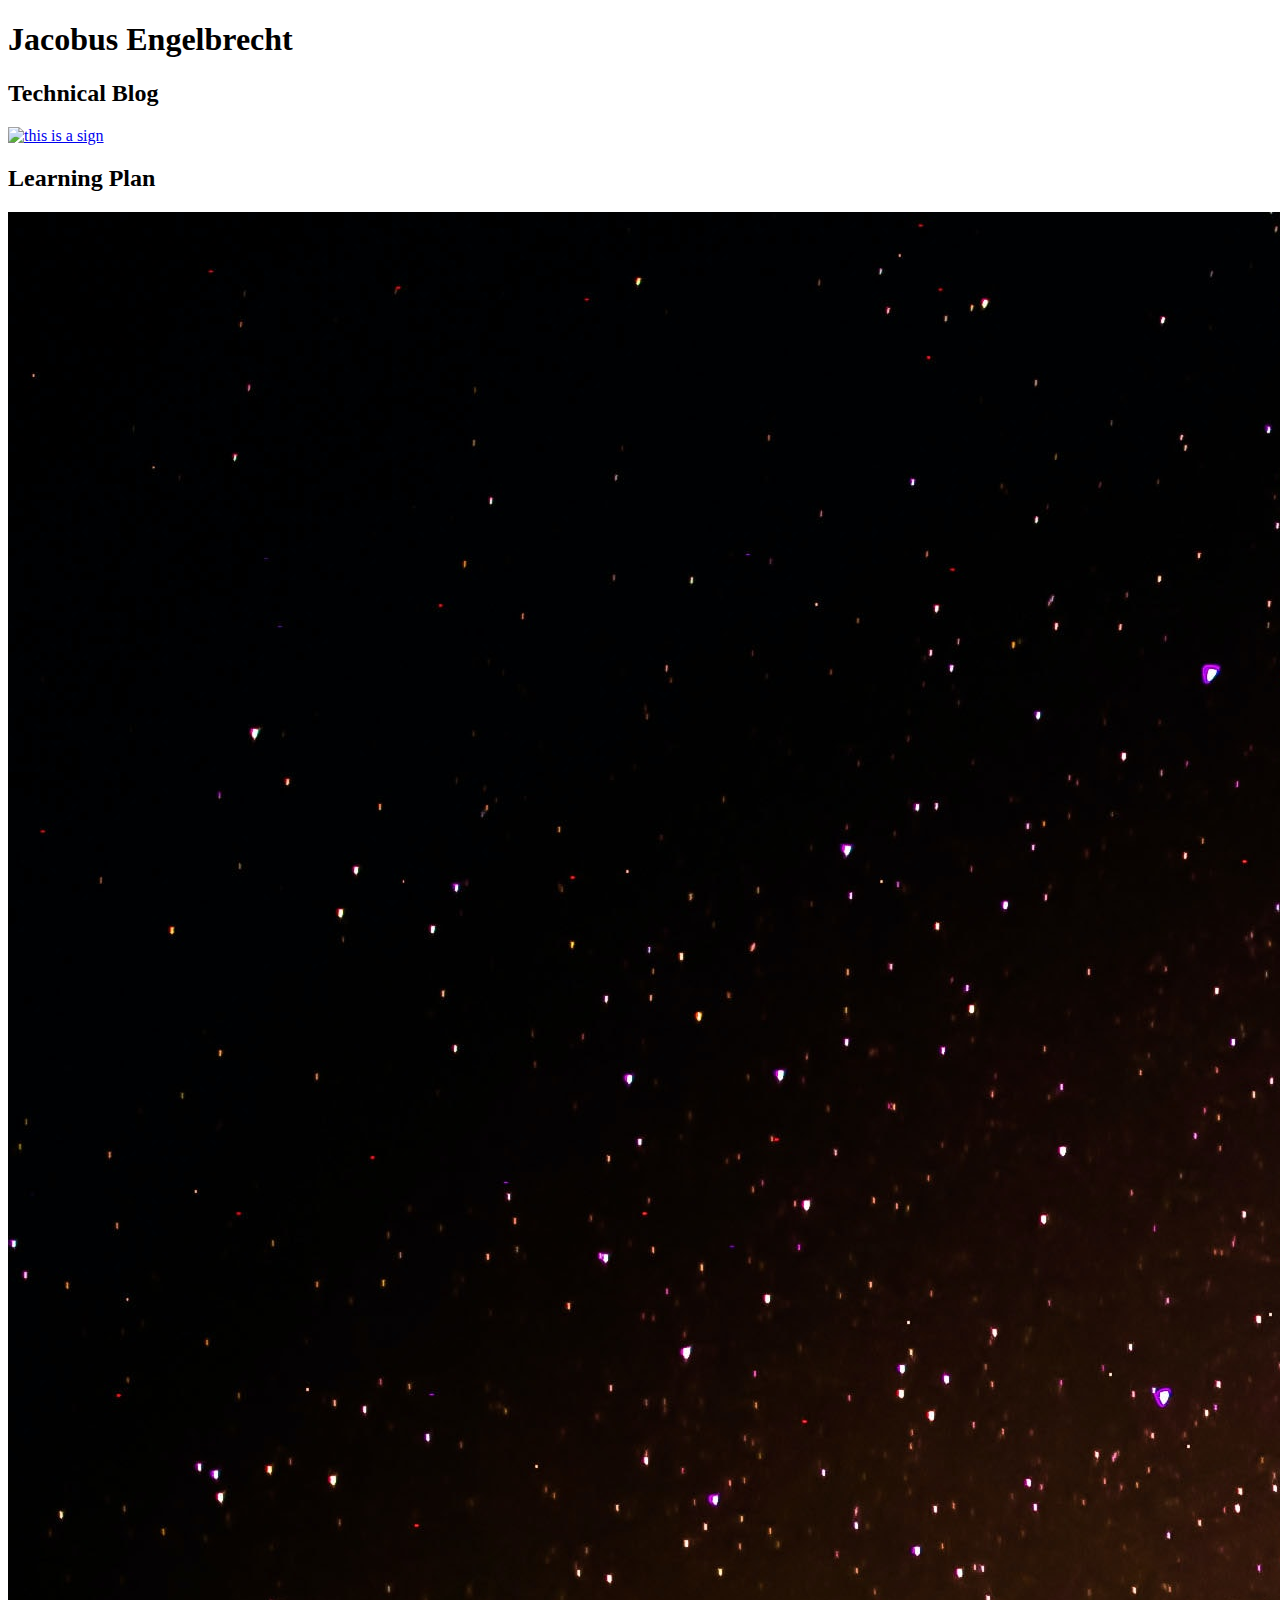
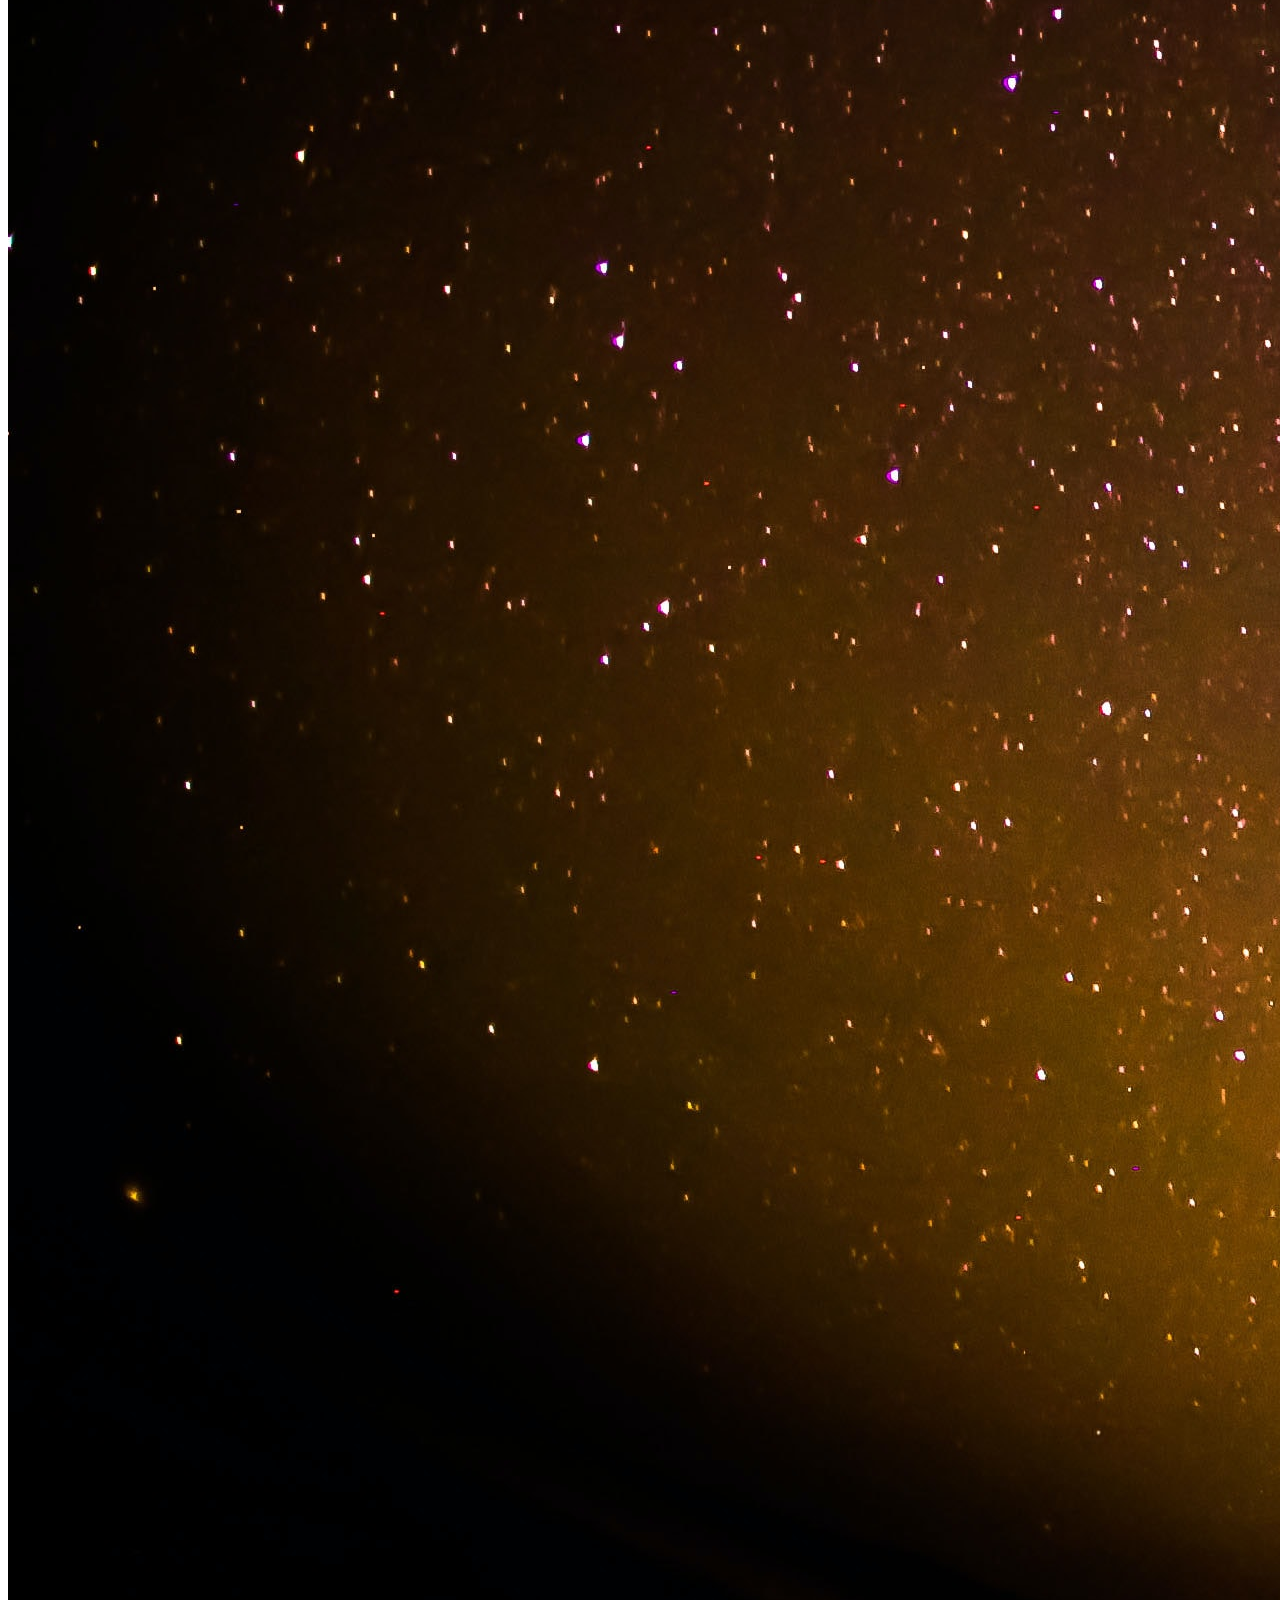
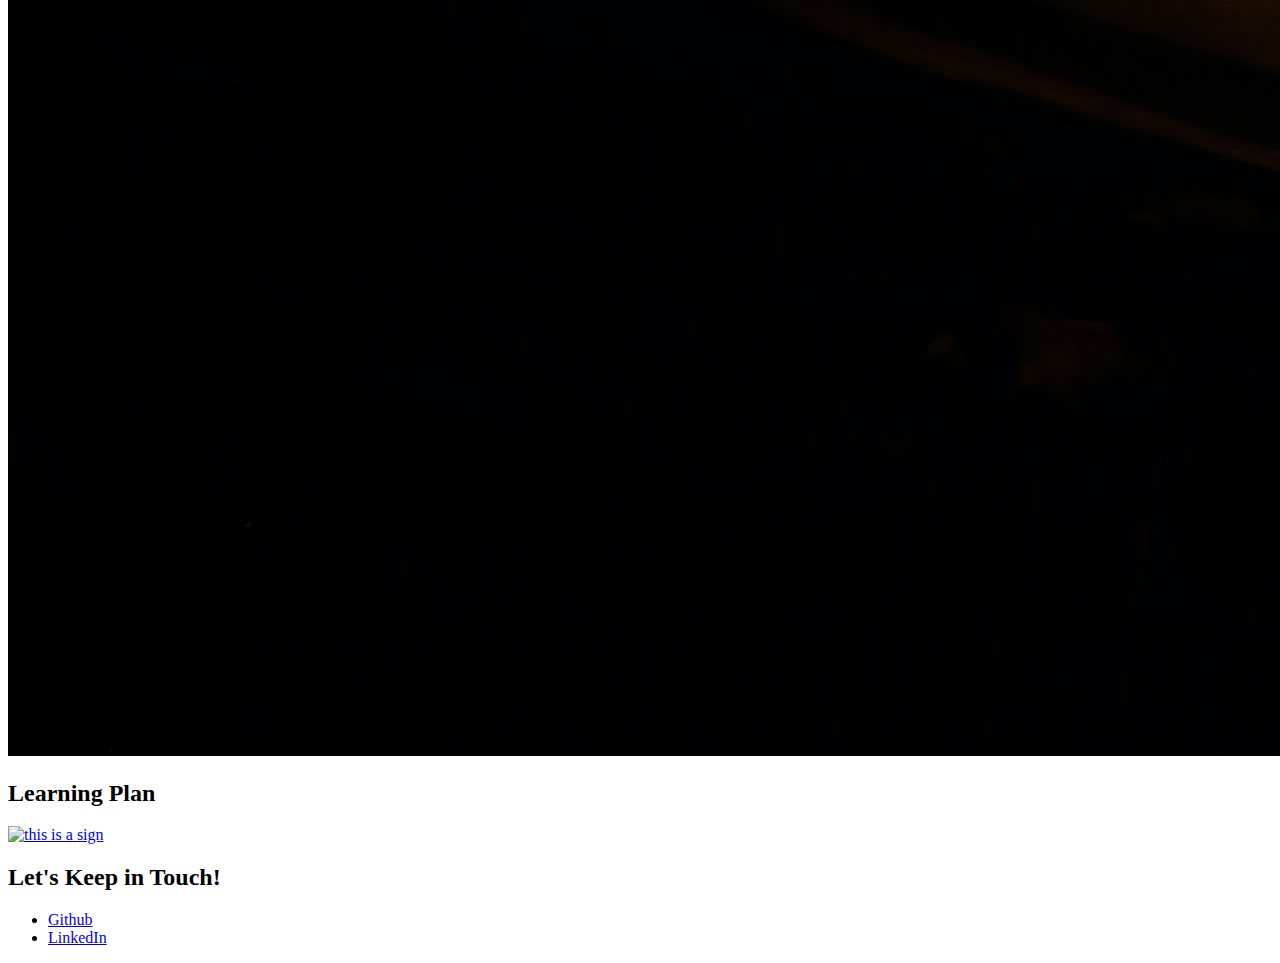
==== index.html @ a589ffc3 "First published website" ====
<!DOCTYPE html>
<html lang="en">
  <head>
    <meta charset="UTF-8">
    <meta name="viewport" content="width=device-width, initial-scale=1.0">
    <title>Jacobus Engelbrecht</title>
    <!-------DANCING SCRIPT FONT--------->
  
    <link rel="preconnect" href="https://fonts.googleapis.com">
    <link rel="preconnect" href="https://fonts.gstatic.com" crossorigin>
    <link href="https://fonts.googleapis.com/css2?family=Montserrat:wght@200&display=swap" rel="stylesheet">
    
    <link rel="stylesheet" href="../styles/main.css">
  </head>
  <body>
    
    <main>
      
      <!----------ABOUT---------->
      
      <header>
        <h1>Jacobus Engelbrecht</h1>
        
      </header>

      
      <!-----page wrapper starts----->
      <div class="page_wrapper">

        <!-----START OF PROJECT BLOCK----->
        <section class="blog">
          <h2>Technical Blog</h2>
          
          <a href="first_blog_page.html"><img src="../images-folder/asign.jpg" alt="this is a sign">
        </a> 
        </section>

        <section class="learning_plan">
          <h2>Learning Plan</h2>
         
          <a href="learning_plan.html"><img src="../images-folder/learning_plan.jpg" alt="this is a sign">
        </a>

        <section class="learning_plan">
          <h2>Learning Plan</h2>
         
          <a href="identity_values.html"><img src="/pawel-czerwinski-H9Kp4LIGqqo-unsplash.jpg" alt="this is a sign">
        </a>
        </section>
        


      <!-------------END OF PROJECT BLOCK---------------->
      </section>
    </div>
 <!-- page wrapper ends-->

      <!-------------CONTACT INFO / SOCIAL MEDIA---------------->
      <footer>
        <h2>Let's Keep in Touch!</h2>

        <ul>
          <li><a href="https://github.com/Jacobsengel" target="_blank">Github</a></li>
          <li><a href="#" target="_blank">LinkedIn</a></li>
        </ul>

      </footer>
    </main>
  </body>
</html>
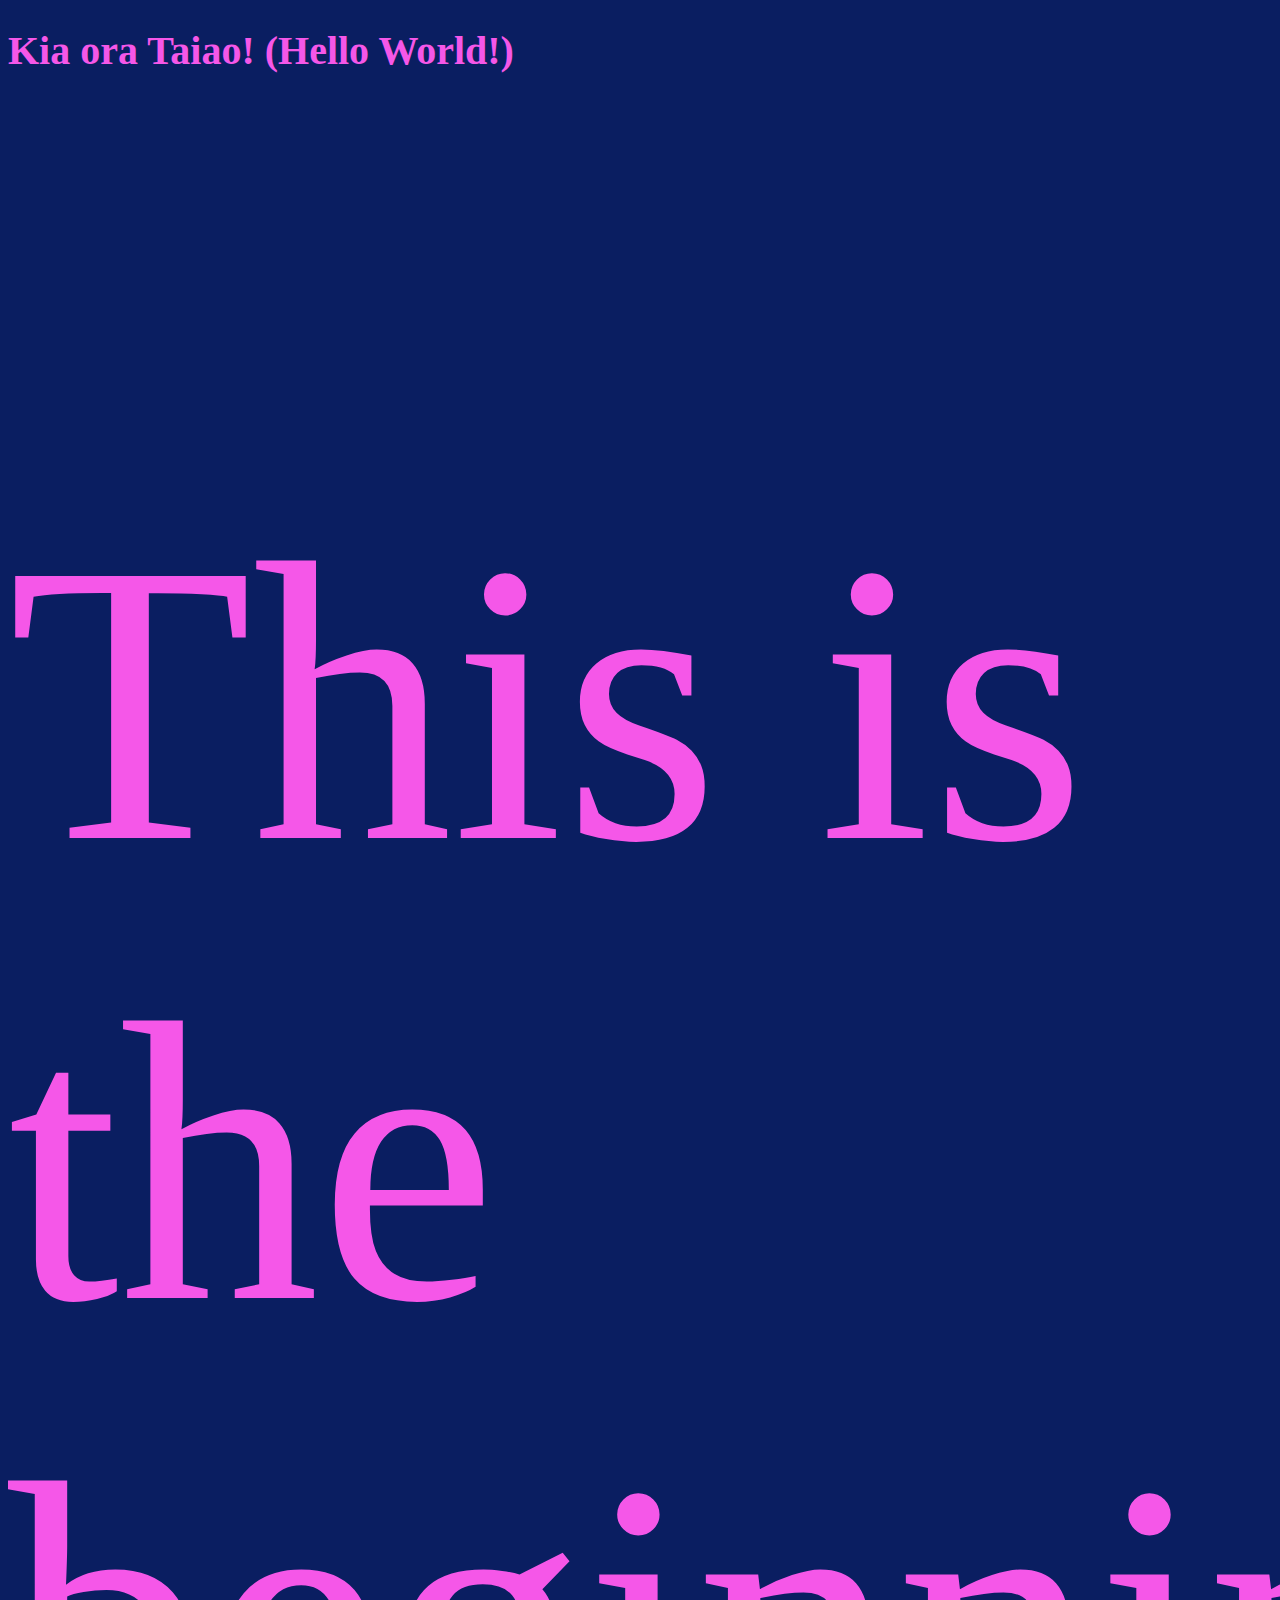
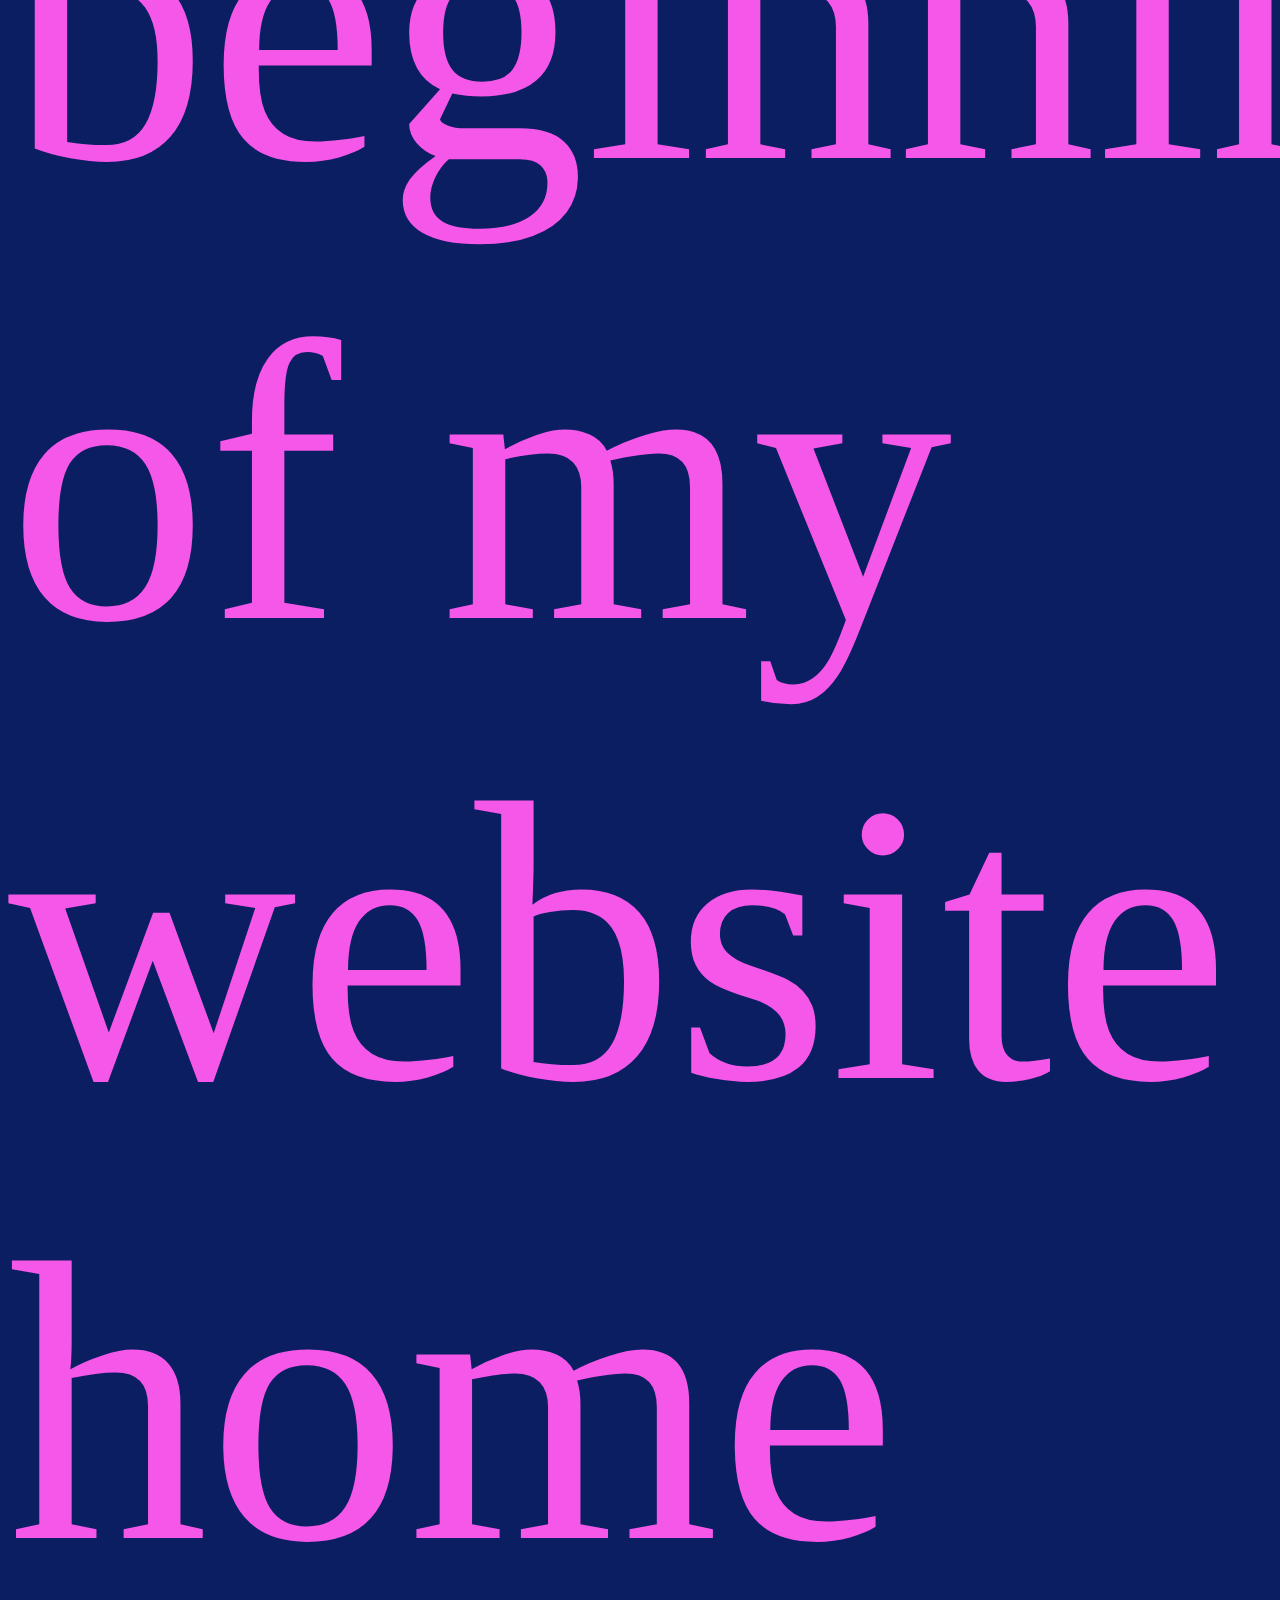
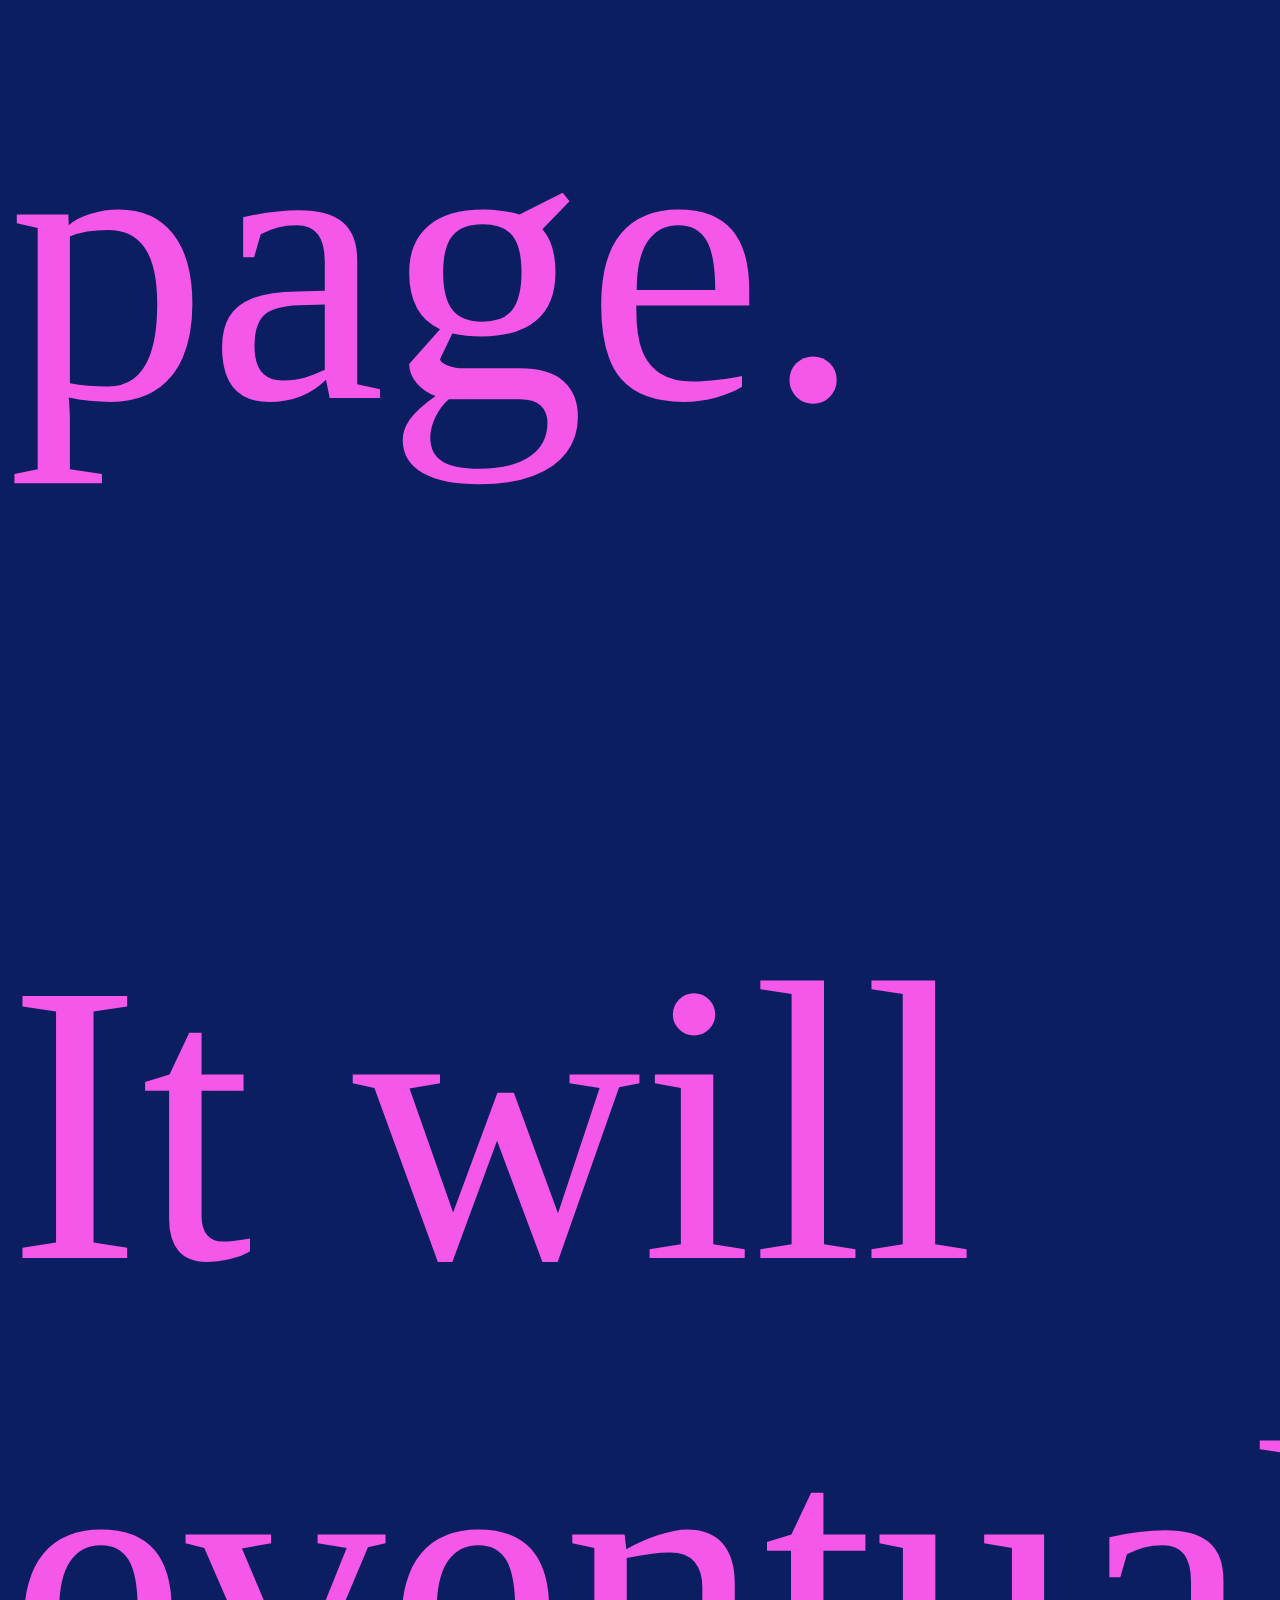
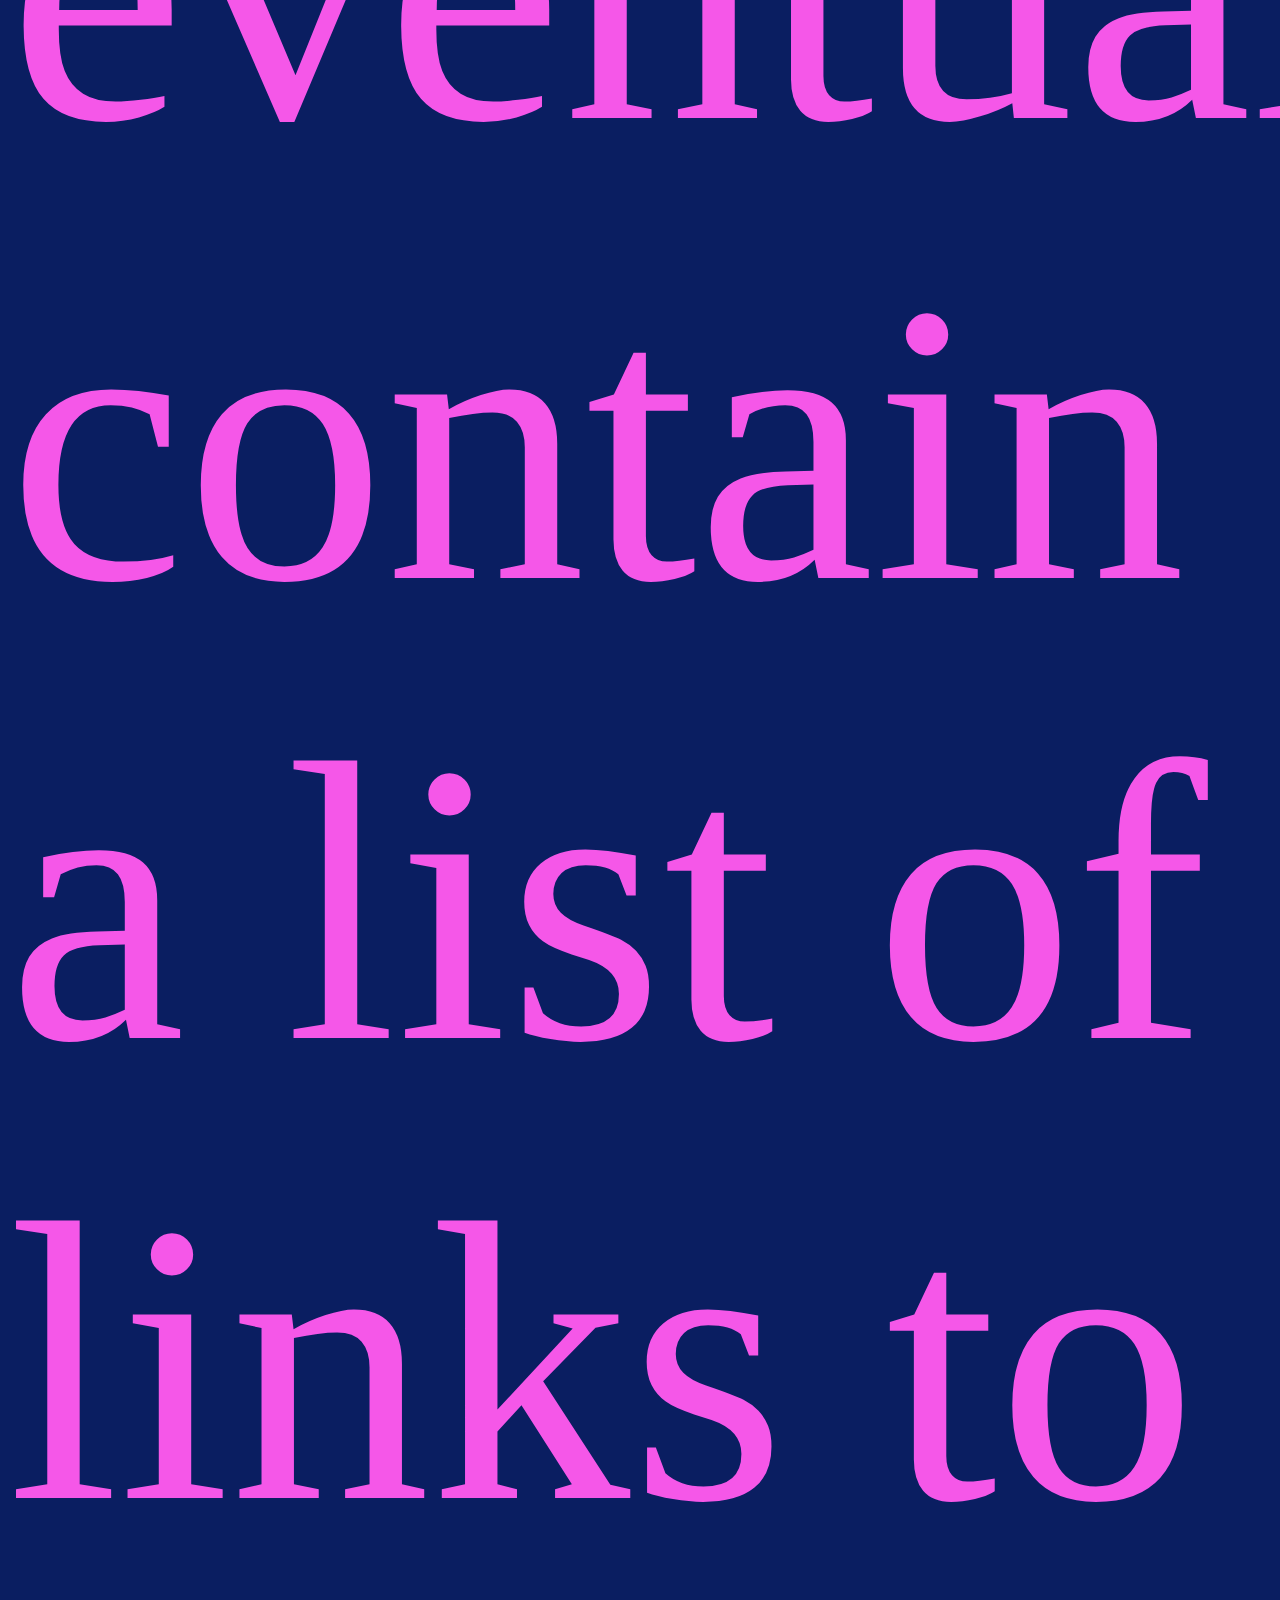
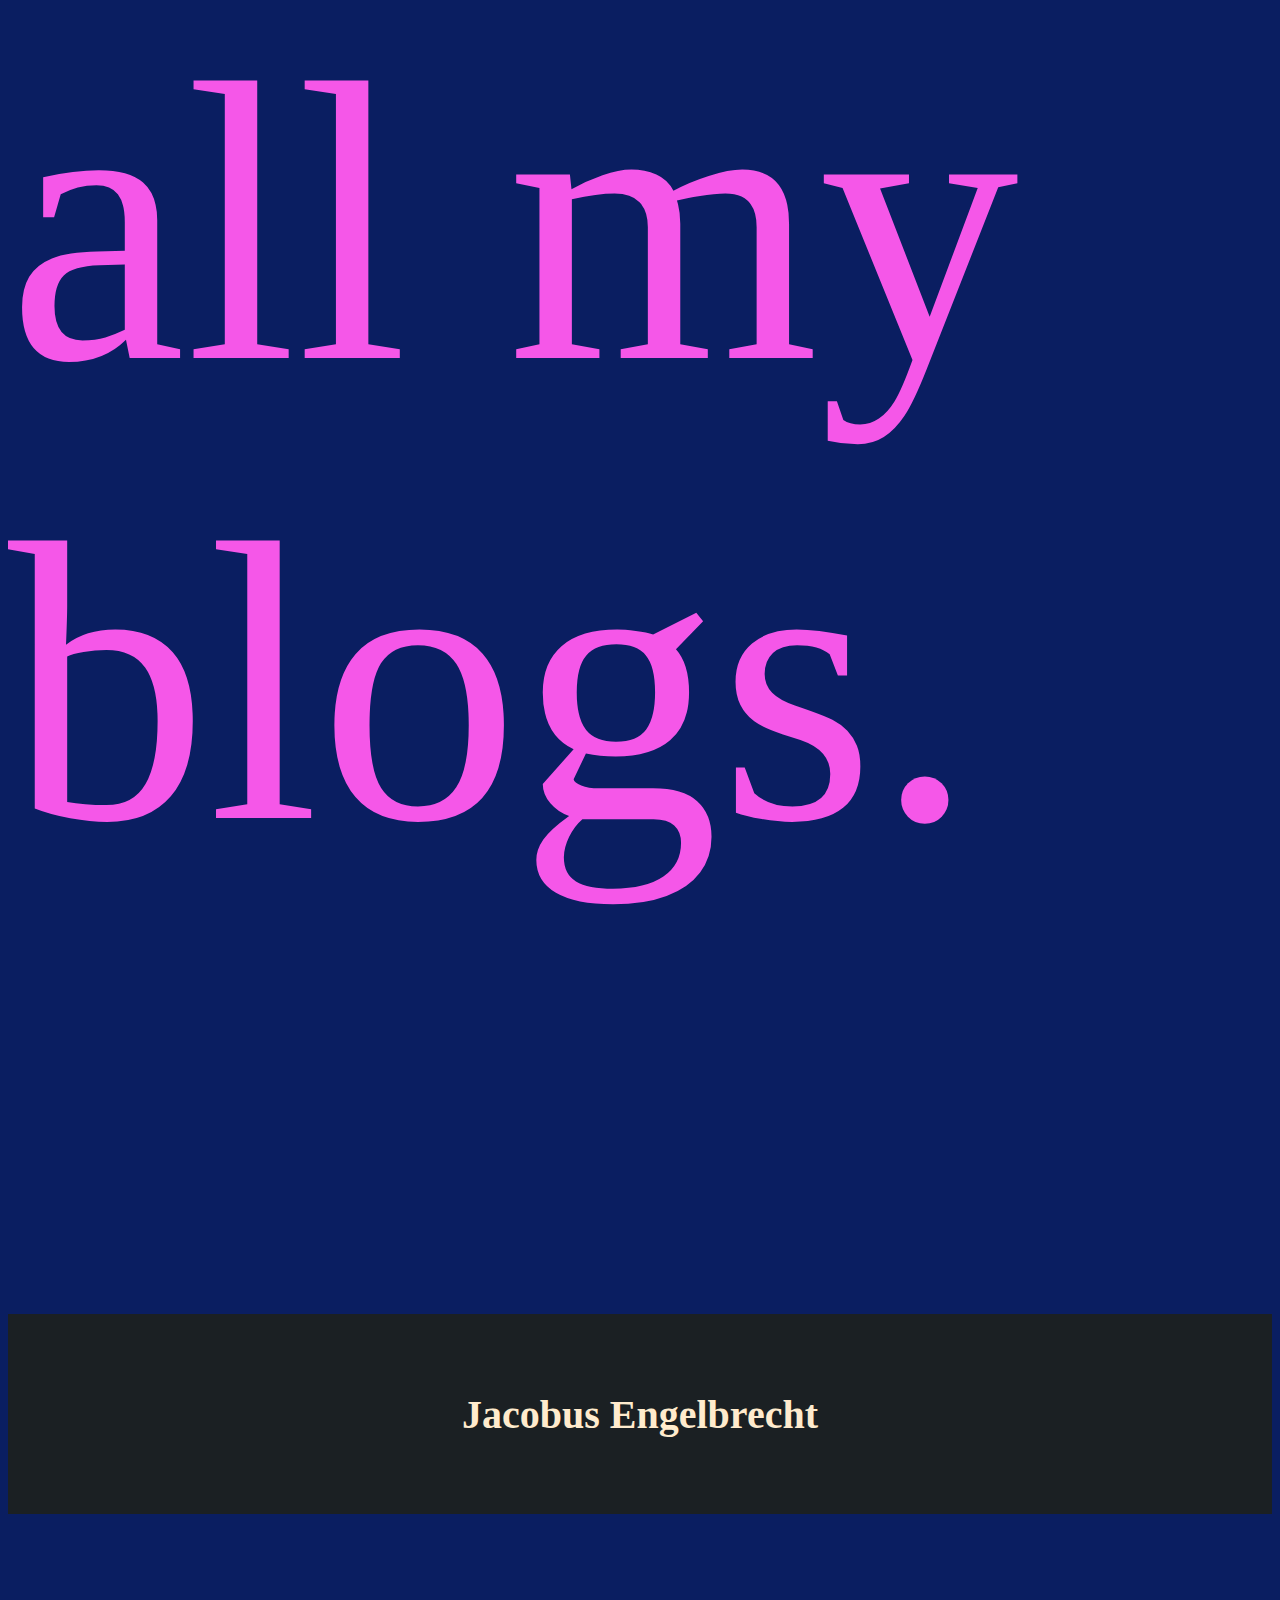
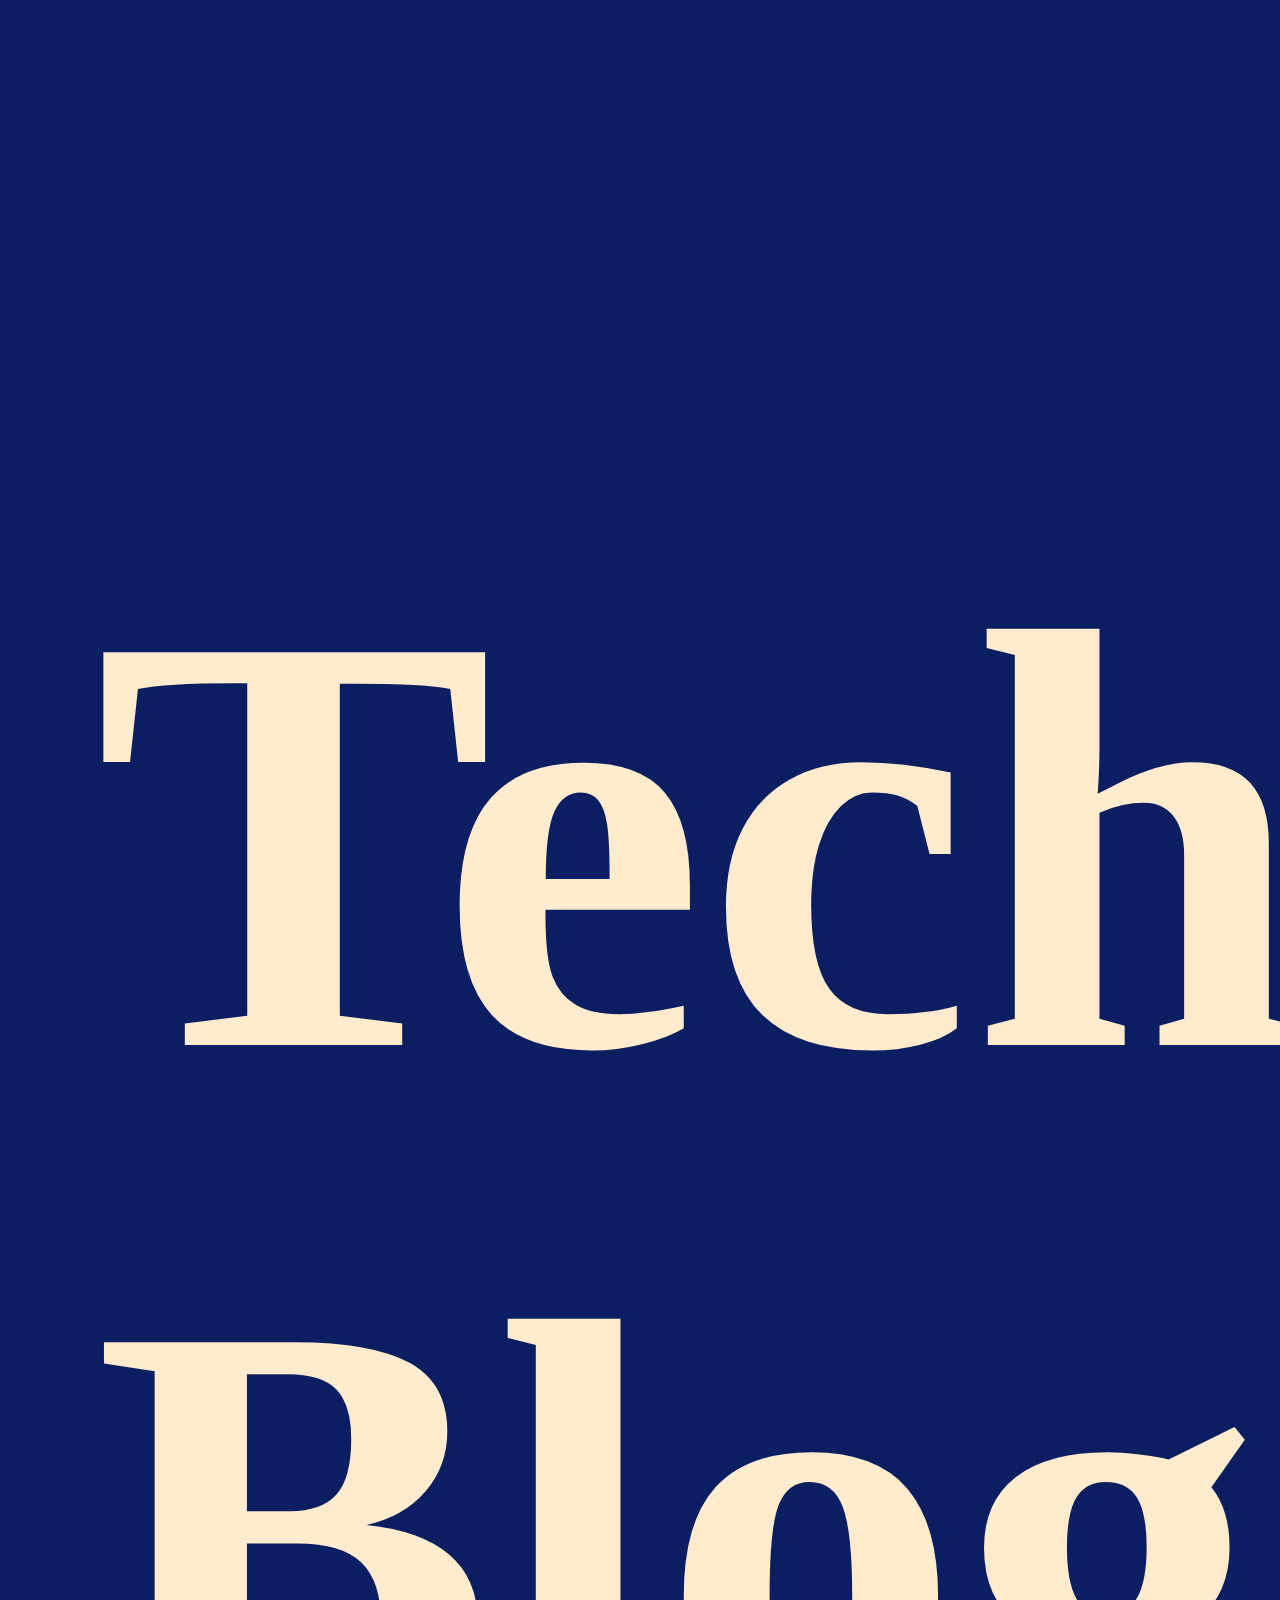
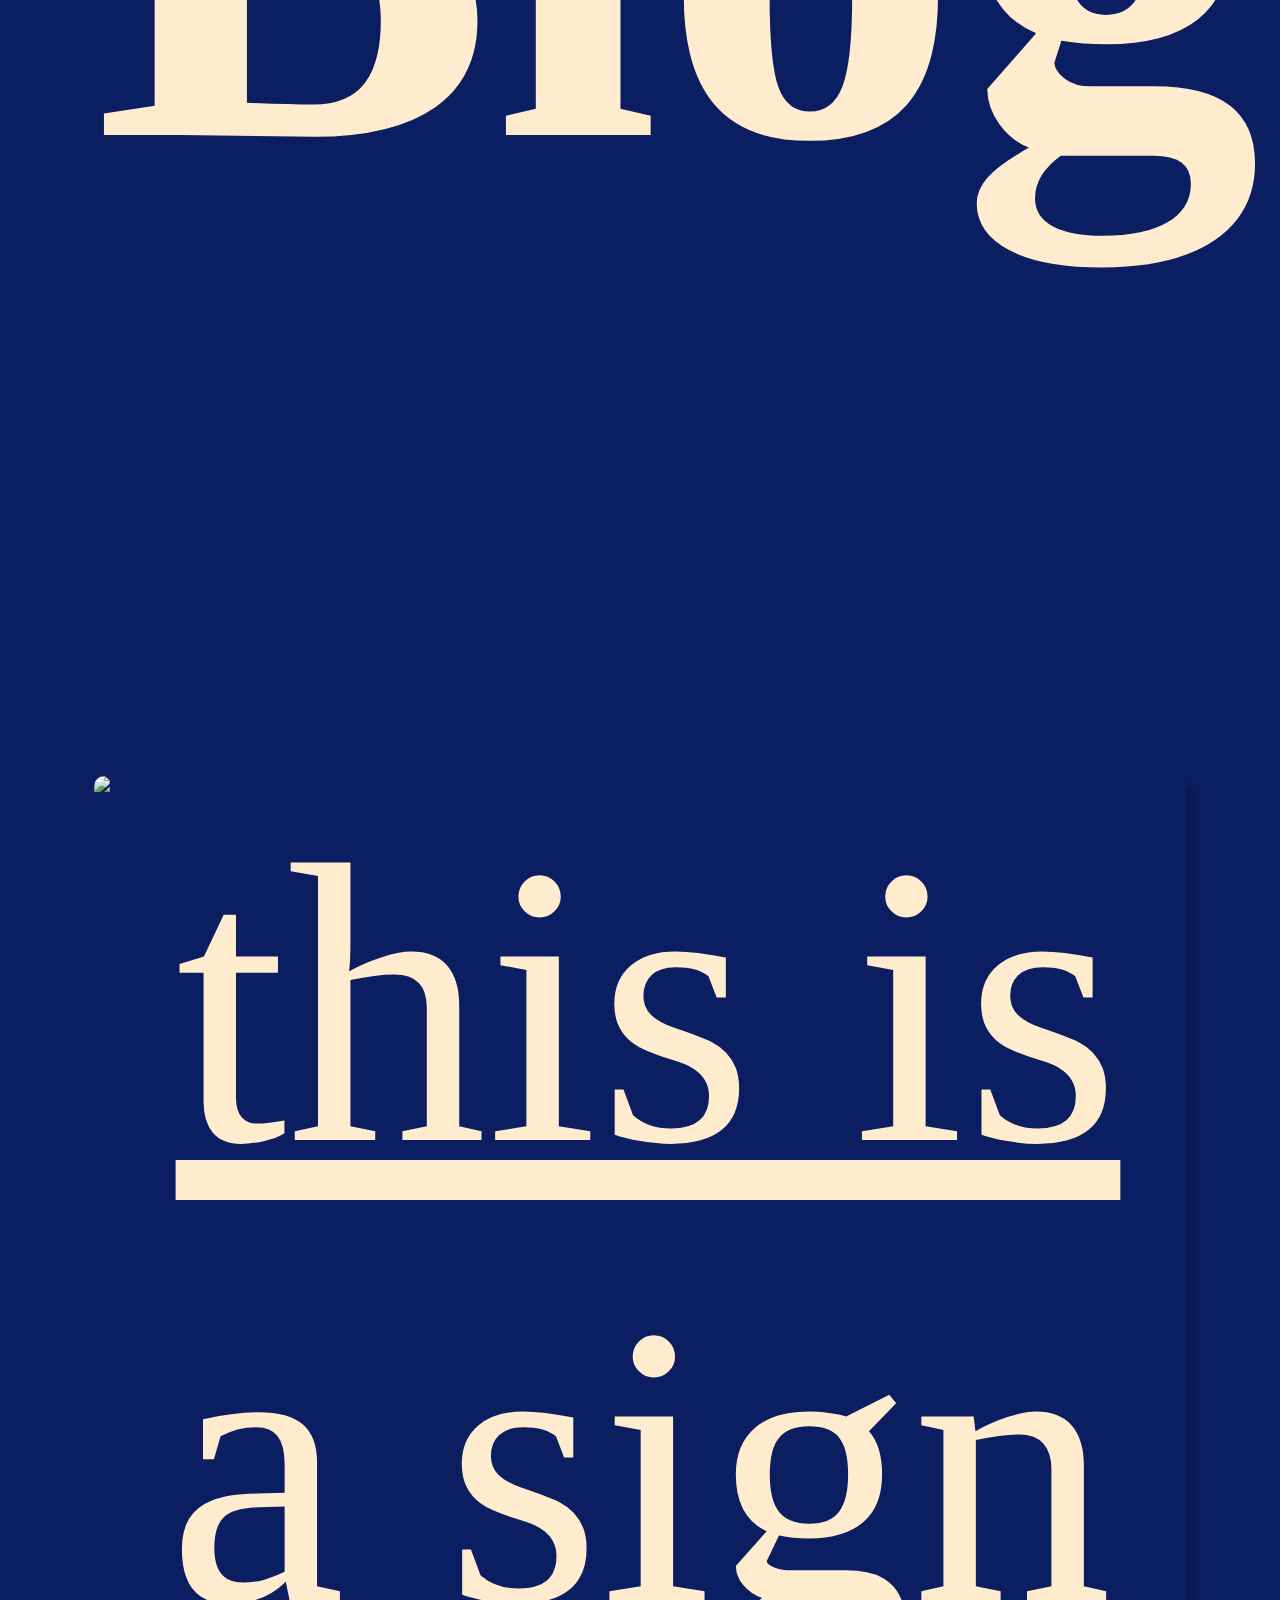
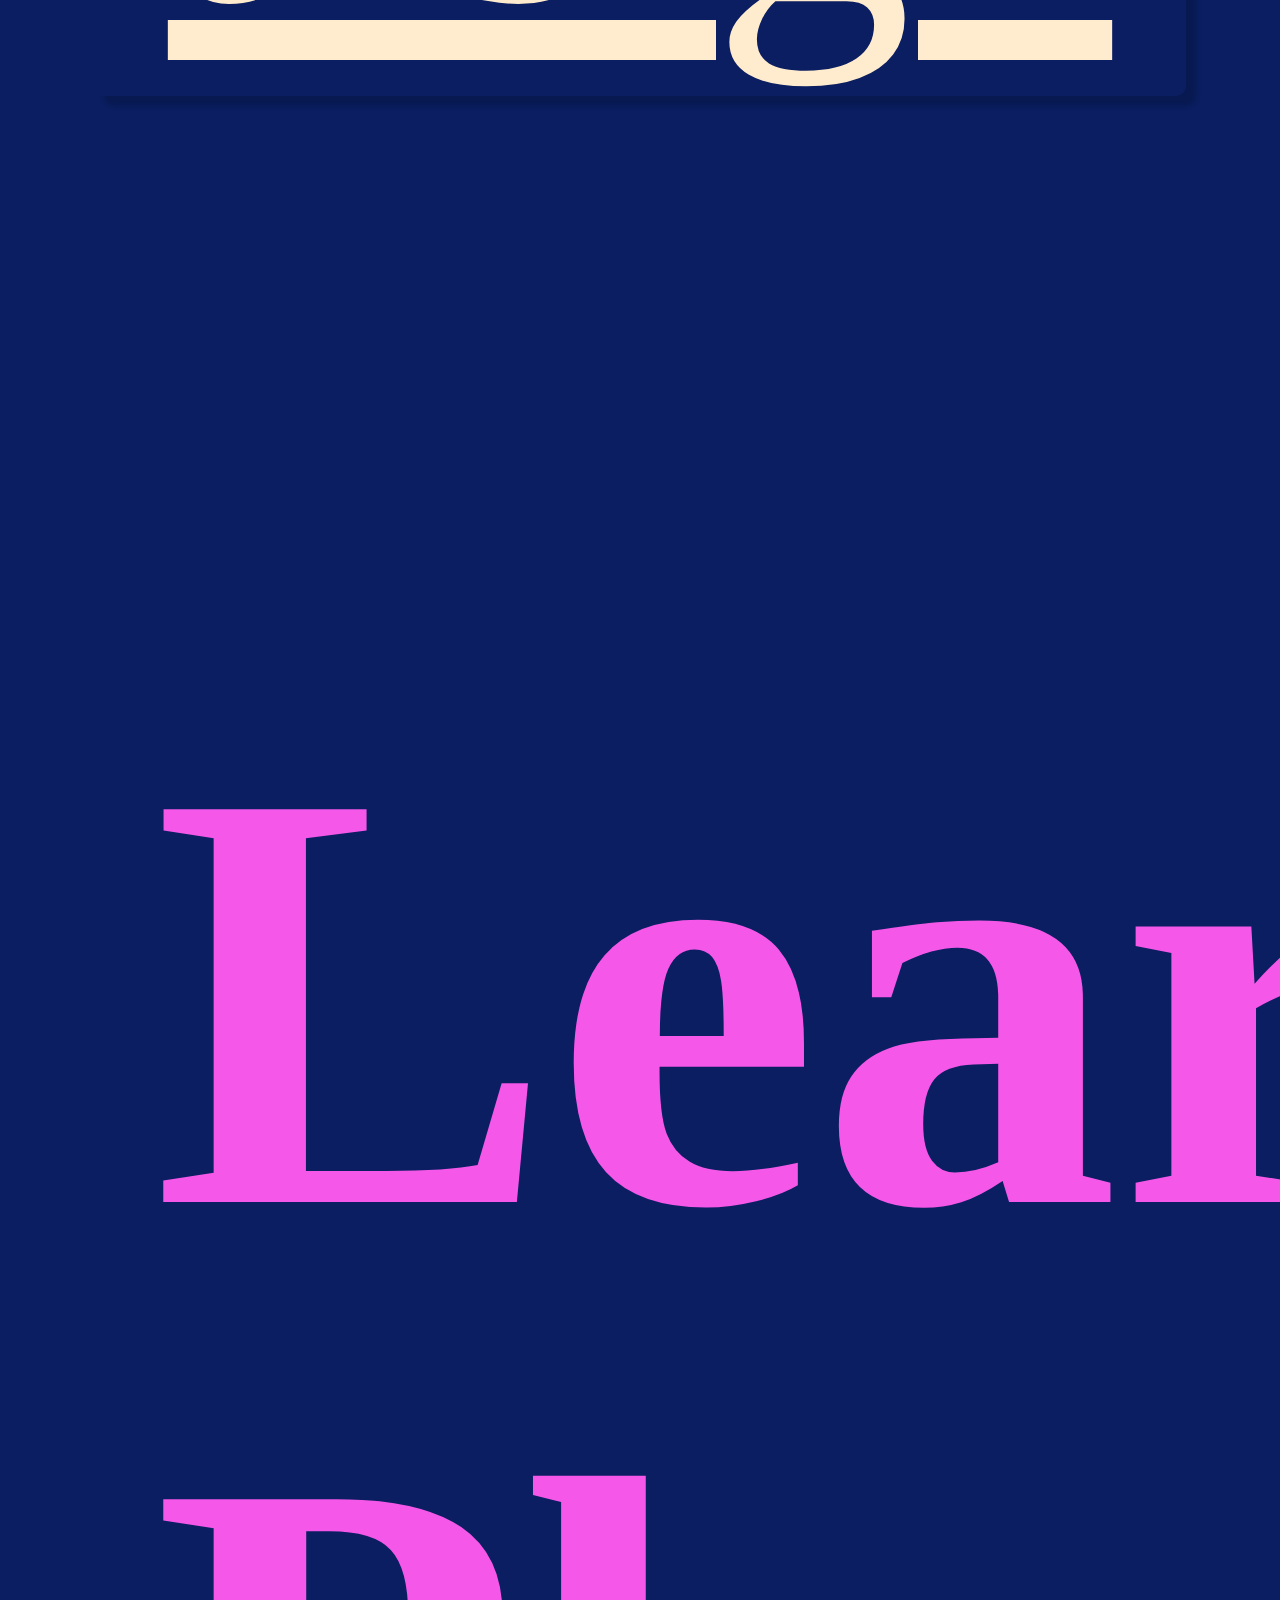
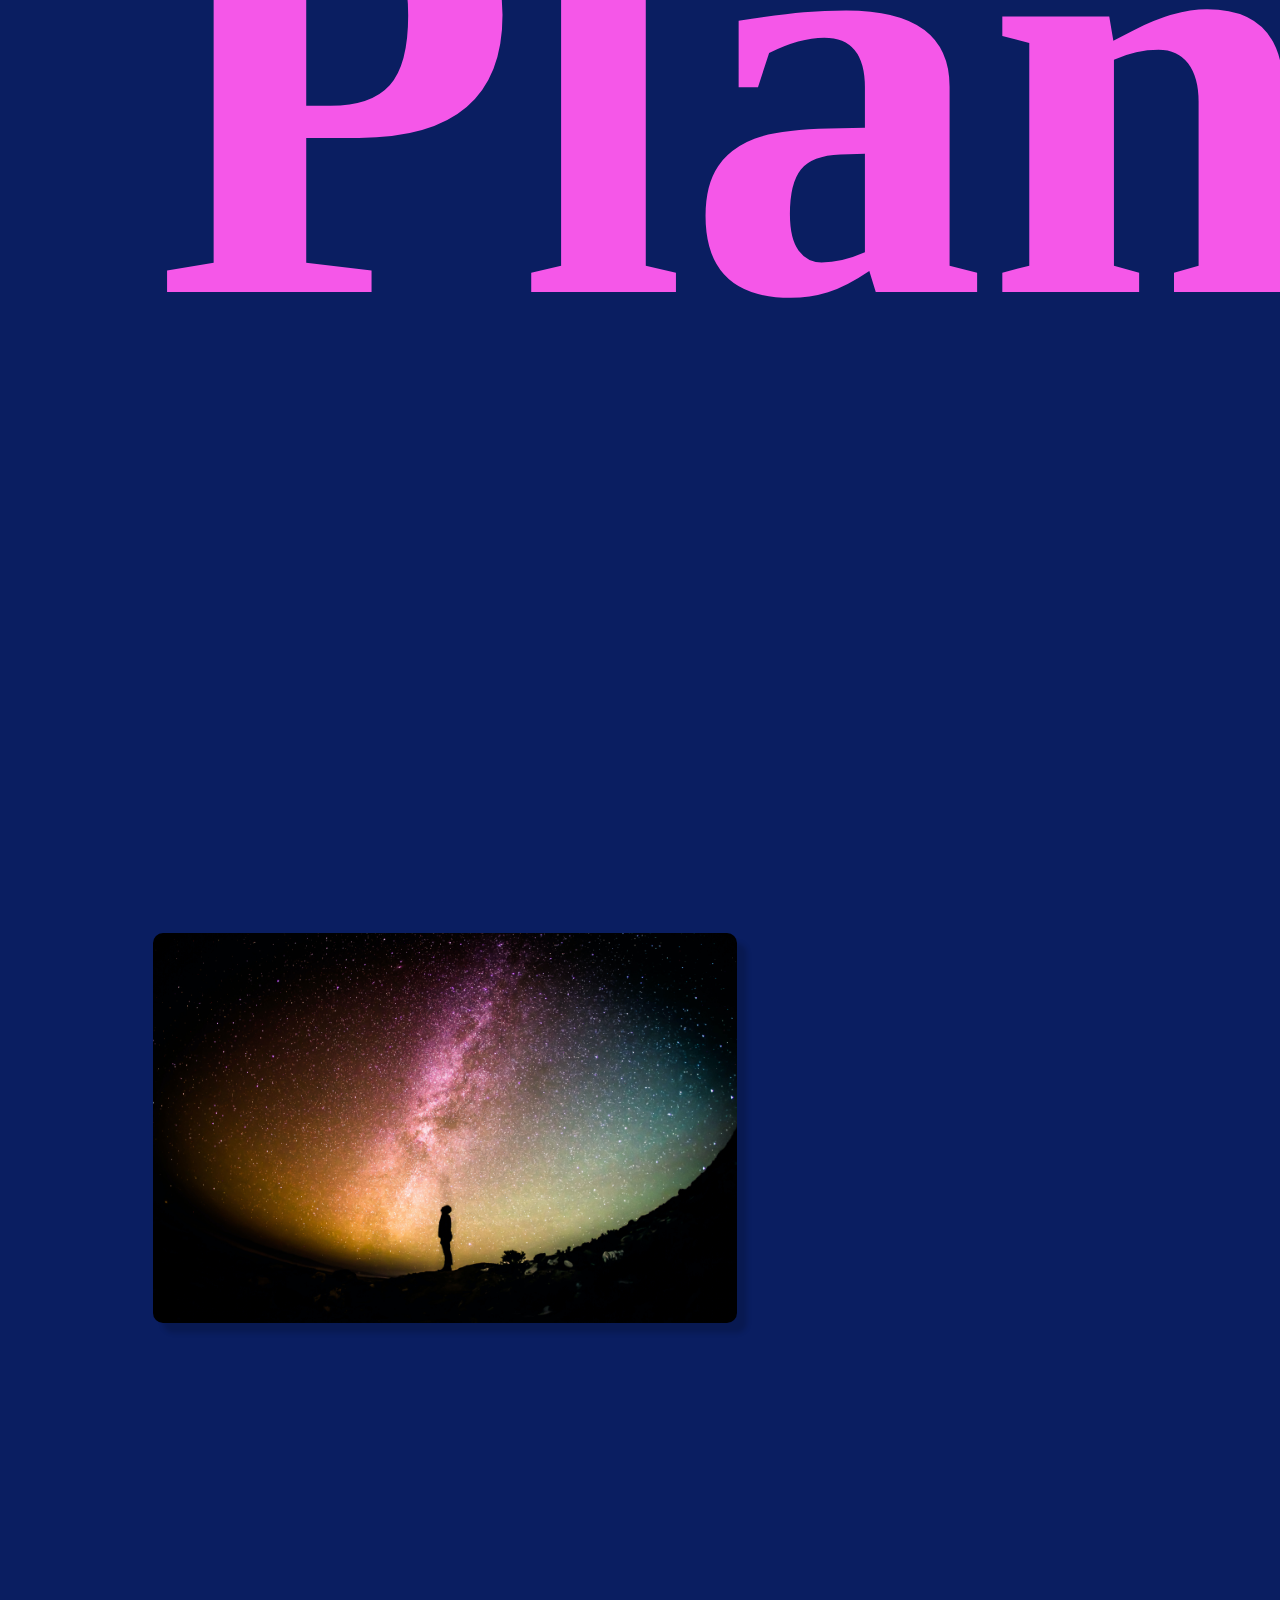
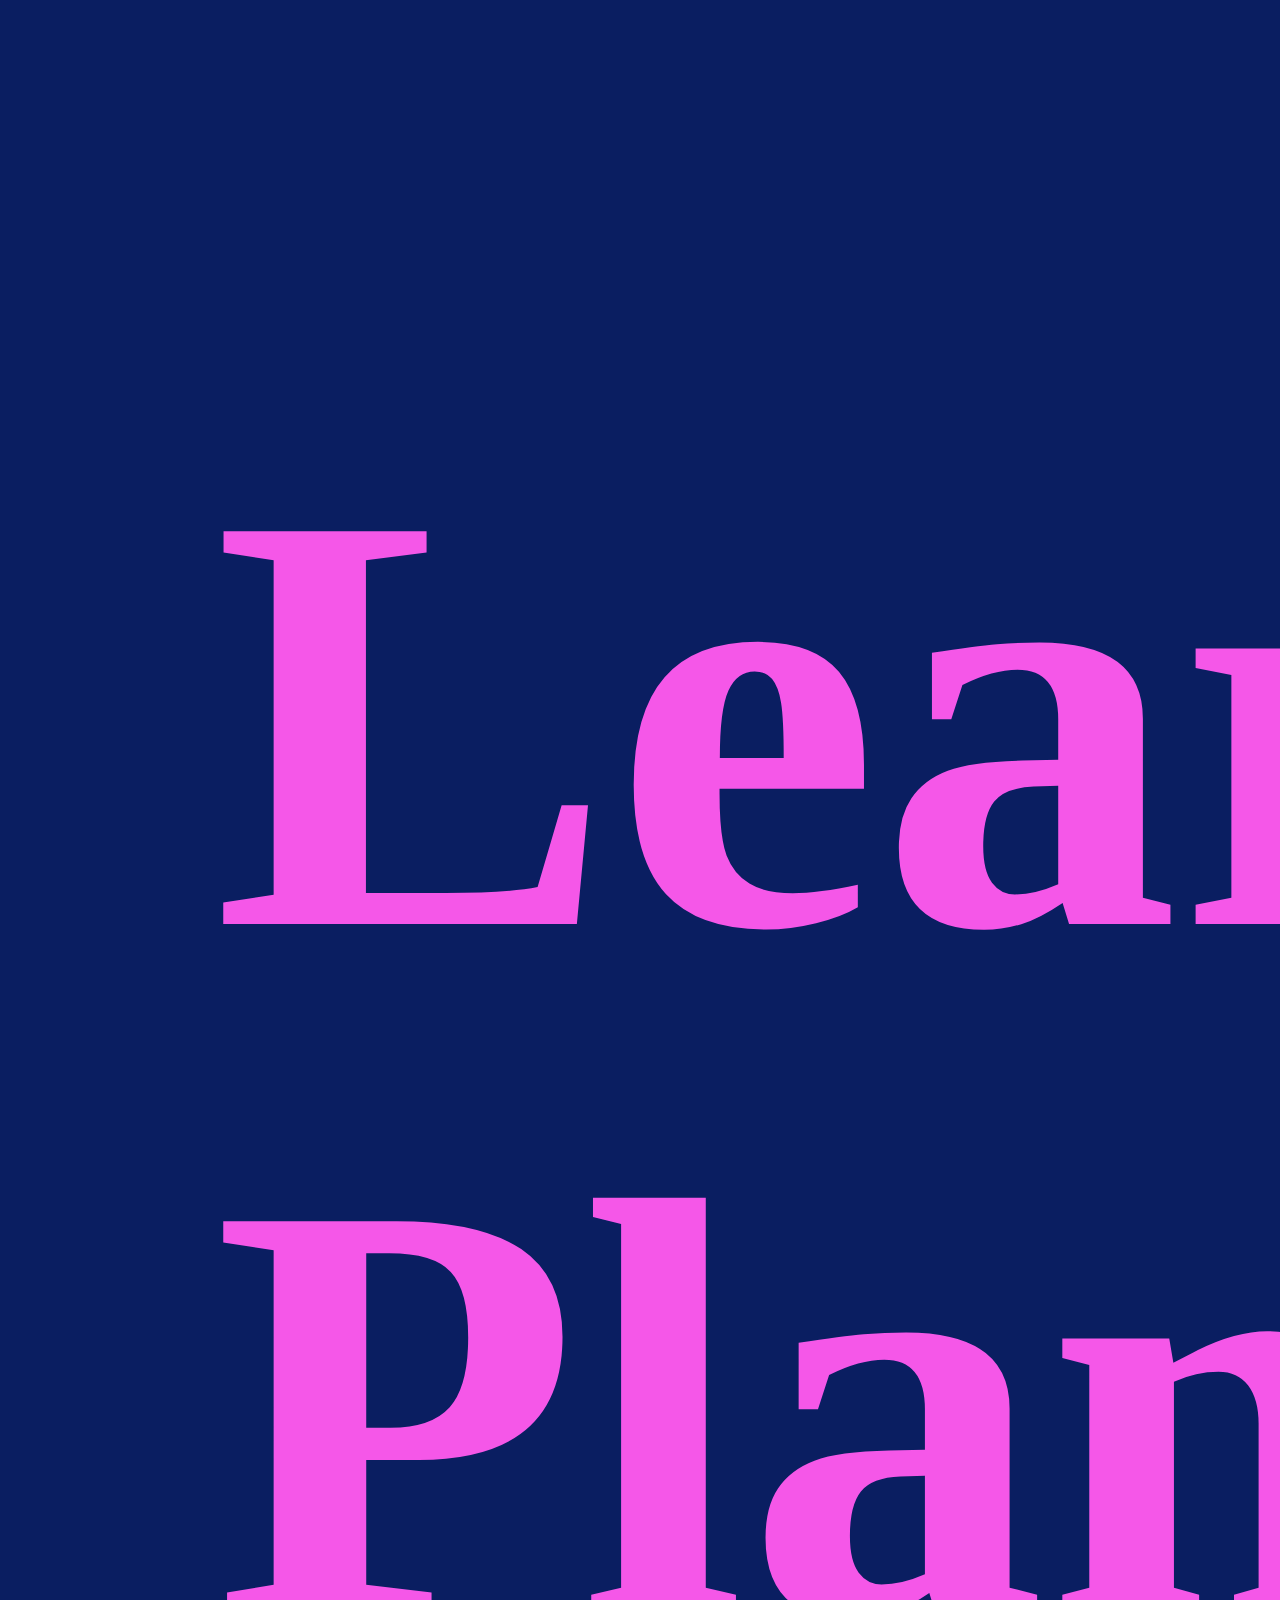
==== commit 57ce16b5: "updated" ====
--- a/index.html
+++ b/index.html
@@ -1,11 +1,27 @@
+<!DOCTYPE html>
+<html lang="en">
+<head>
+    <meta charset="UTF-8">
+    <meta http-equiv="X-UA-Compatible" content="IE=edge">
+    <meta name="viewport" content="width=device-width, initial-scale=1.0">
+    <title>Jacob blog</title>
+    <link href="jacosengel.io/styles/main.css" rel="stylesheet" type="text/css">
+</head>
+<body>
+    <h1>Kia ora Taiao! (Hello World!)</h1> 
+    <p> This is the beginning of my website home page.</p>
+    <p> It will eventually contain a list of links to all my blogs. </p>
+    
+</body>
 <!DOCTYPE html>
 <html lang="en">
   <head>
     <meta charset="UTF-8">
     <meta name="viewport" content="width=device-width, initial-scale=1.0">
+    
     <title>Jacobus Engelbrecht</title>
+    
     <!-------DANCING SCRIPT FONT--------->
-  
     <link rel="preconnect" href="https://fonts.googleapis.com">
     <link rel="preconnect" href="https://fonts.gstatic.com" crossorigin>
     <link href="https://fonts.googleapis.com/css2?family=Montserrat:wght@200&display=swap" rel="stylesheet">
--- a/styles/main.css
+++ b/styles/main.css
@@ -0,0 +1,115 @@
+body { 
+    background-color: rgb(10, 30, 97);
+    color: #f557e8;  
+    font-size: 400px;
+
+/* COLOURS
+--brown: #795019ff;
+--eerie-black: #1B2023ff;
+--deep-jungle-green: #004849ff;
+--caput-mortuum: #582521ff;
+--kobe: #803818ff;
+--alabaster: #E4E4D7ff;
+*/
+
+/* GLOBAL STYLES
+-----------------------------------------*/
+body {
+    color: blanchedalmond;
+    background-color: #803818ff;
+    text-align: center;
+    background-image: url(../images-folder/insense.jpg);
+    background-position:bottom;
+    background-repeat: no-repeat;
+    background-attachment: fixed;
+    background-size: cover;
+    
+}
+
+img {
+    width: 200px;
+    border-radius: 10px;
+    box-shadow: 10px 10px 5px #00000029;
+    width: 60%;
+}
+
+h1 {
+    
+    
+    font-size: 40px;
+}
+
+.page_wrapper {
+
+    padding: 85px;
+}
+
+
+/* ABOUT
+-----------------------------------------*/
+
+
+header {
+    background-color: #1B2023ff;
+    color: blanchedalmond;
+    text-align:center;
+    padding: 50px;
+    bottom: 0;
+    min-width:10ovw;
+}
+
+/* BLOG
+-----------------------------------------*/
+.blog {
+    padding: 1px;
+    text-align: center;
+    color:blanchedalmond;
+    border-radius: 10px;
+}
+
+/* LEARNING PLAN
+-----------------------------------------*/
+.learning_plan {
+    padding: 10px;
+    margin: 50px;
+}
+
+/* CONTACT INFO
+-----------------------------------------*/
+footer {
+    background-color: #1B2023ff;
+    color: blanchedalmond;
+    padding: 40px;
+    font-size: 20px;
+    
+    /* add box shadow */
+    box-shadow: inset 5px 40px 99px #00000029;
+}
+
+/* LINKS FORMAT
+------------------------------------------*/
+/* unvisited link */
+a:link {
+    color:blanchedalmond;
+  }
+  
+  /* visited link */
+  a:visited {
+    color: blanchedalmond;
+  }
+  
+  /* mouse over link */
+  a:hover {
+    color:lightcoral;
+  }
+  
+  /* selected link */
+  a:active {
+    color: blue;
+  }
+
+  ul {
+    list-style-type: none; /* Remove bullets */
+    padding: 0; /* Remove padding */
+    margin: 0; /* Remove margins */
+  }
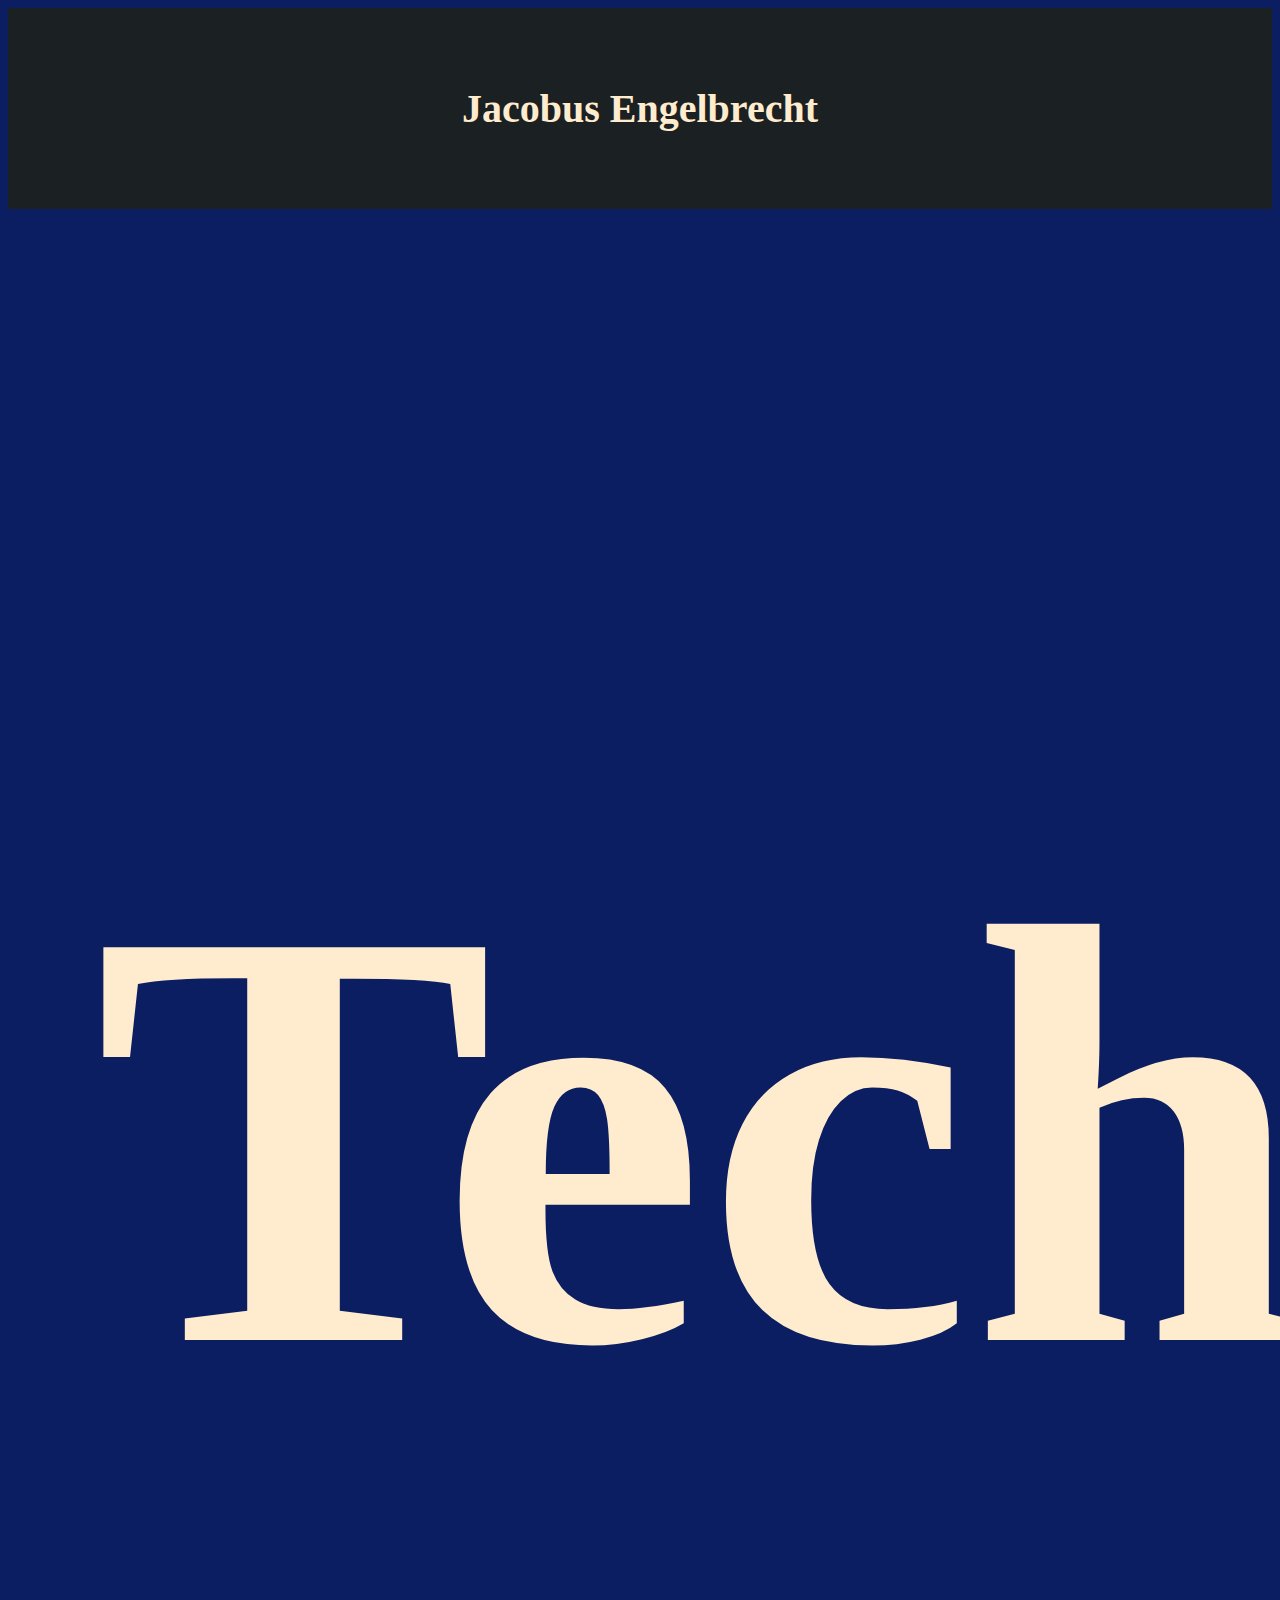
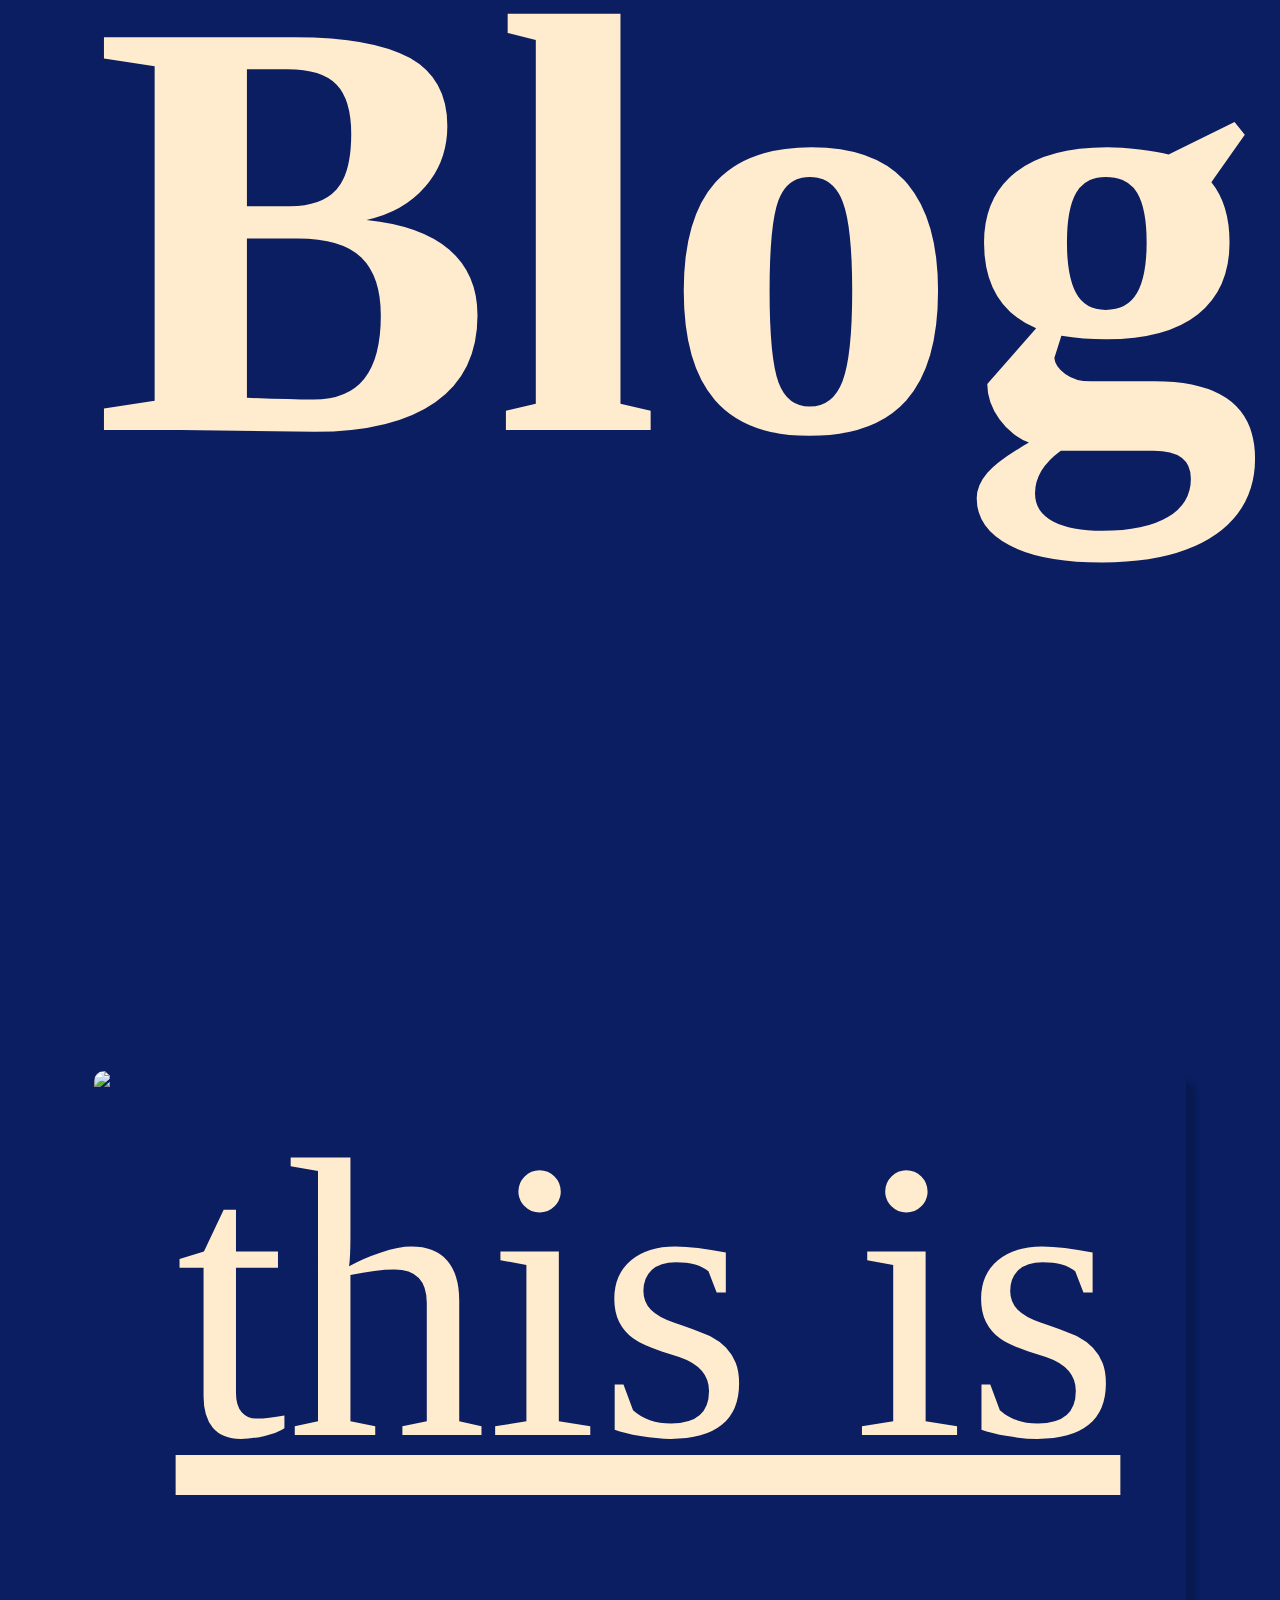
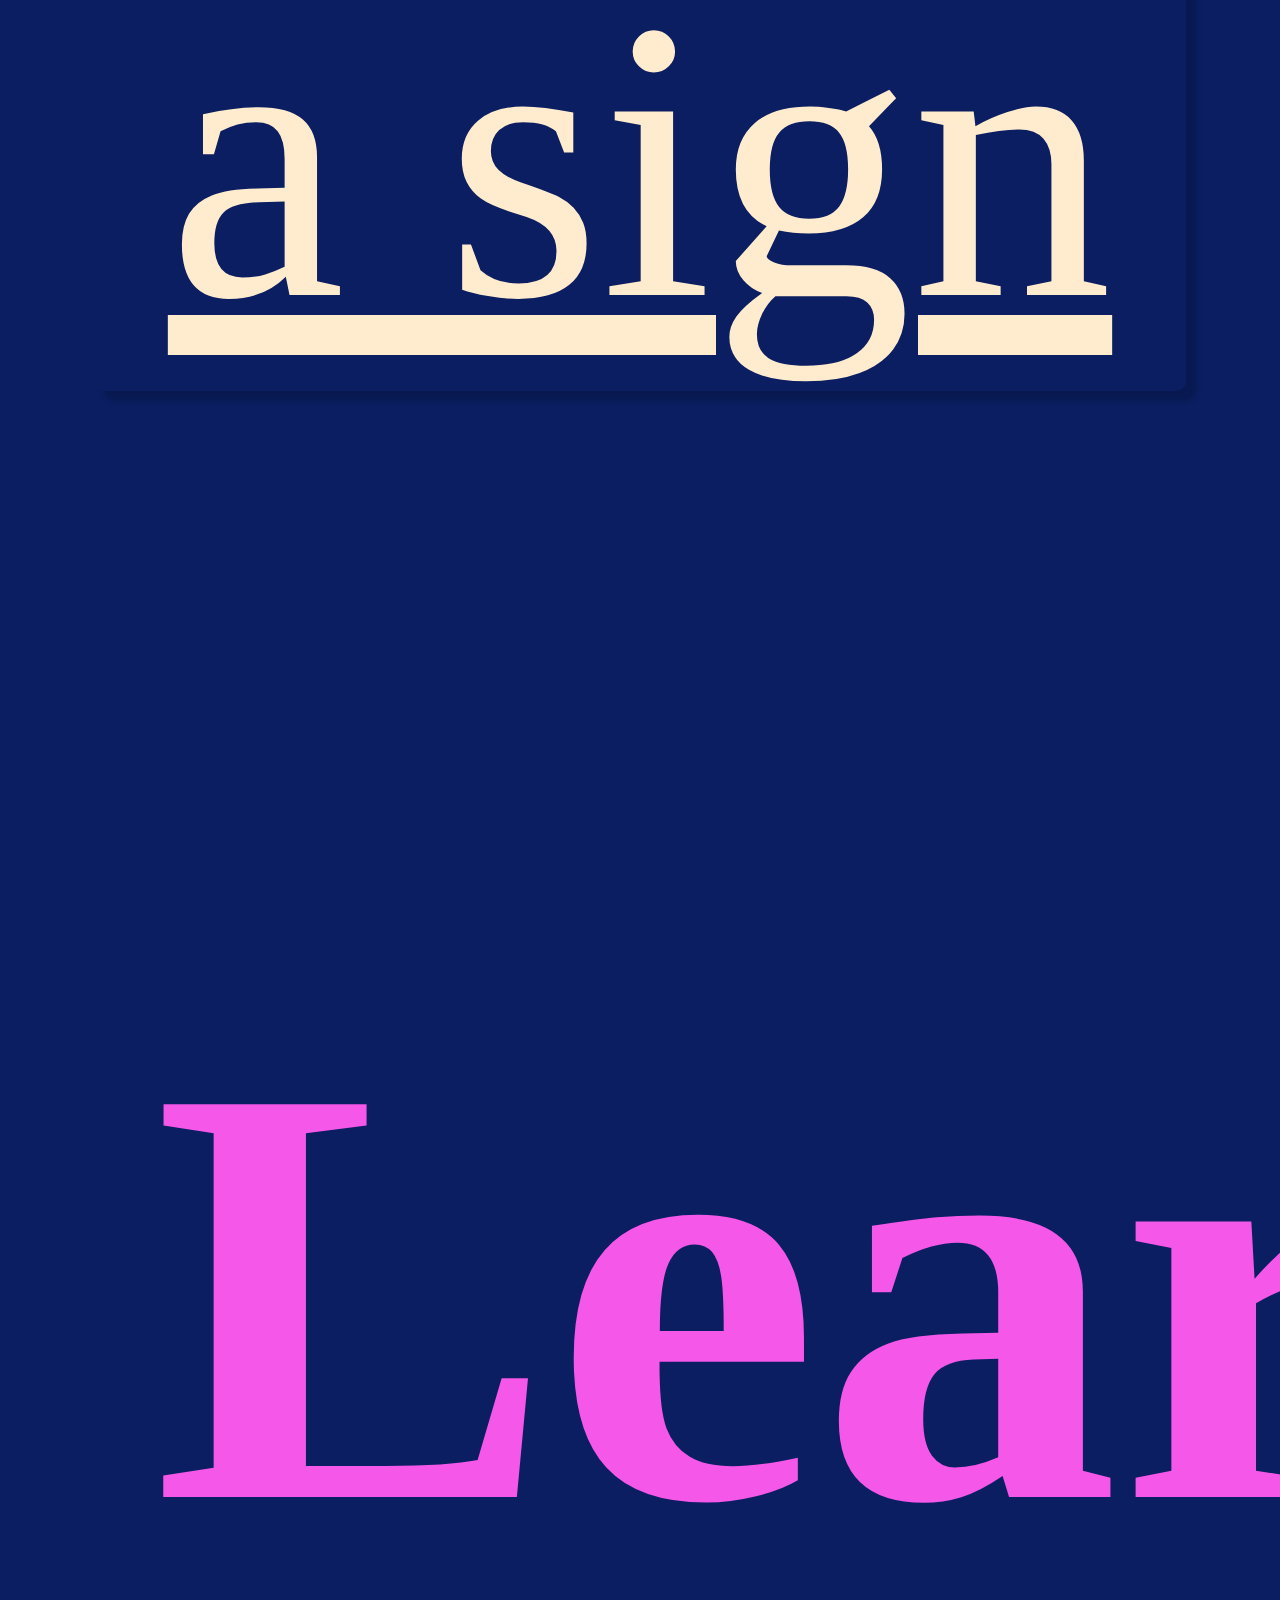
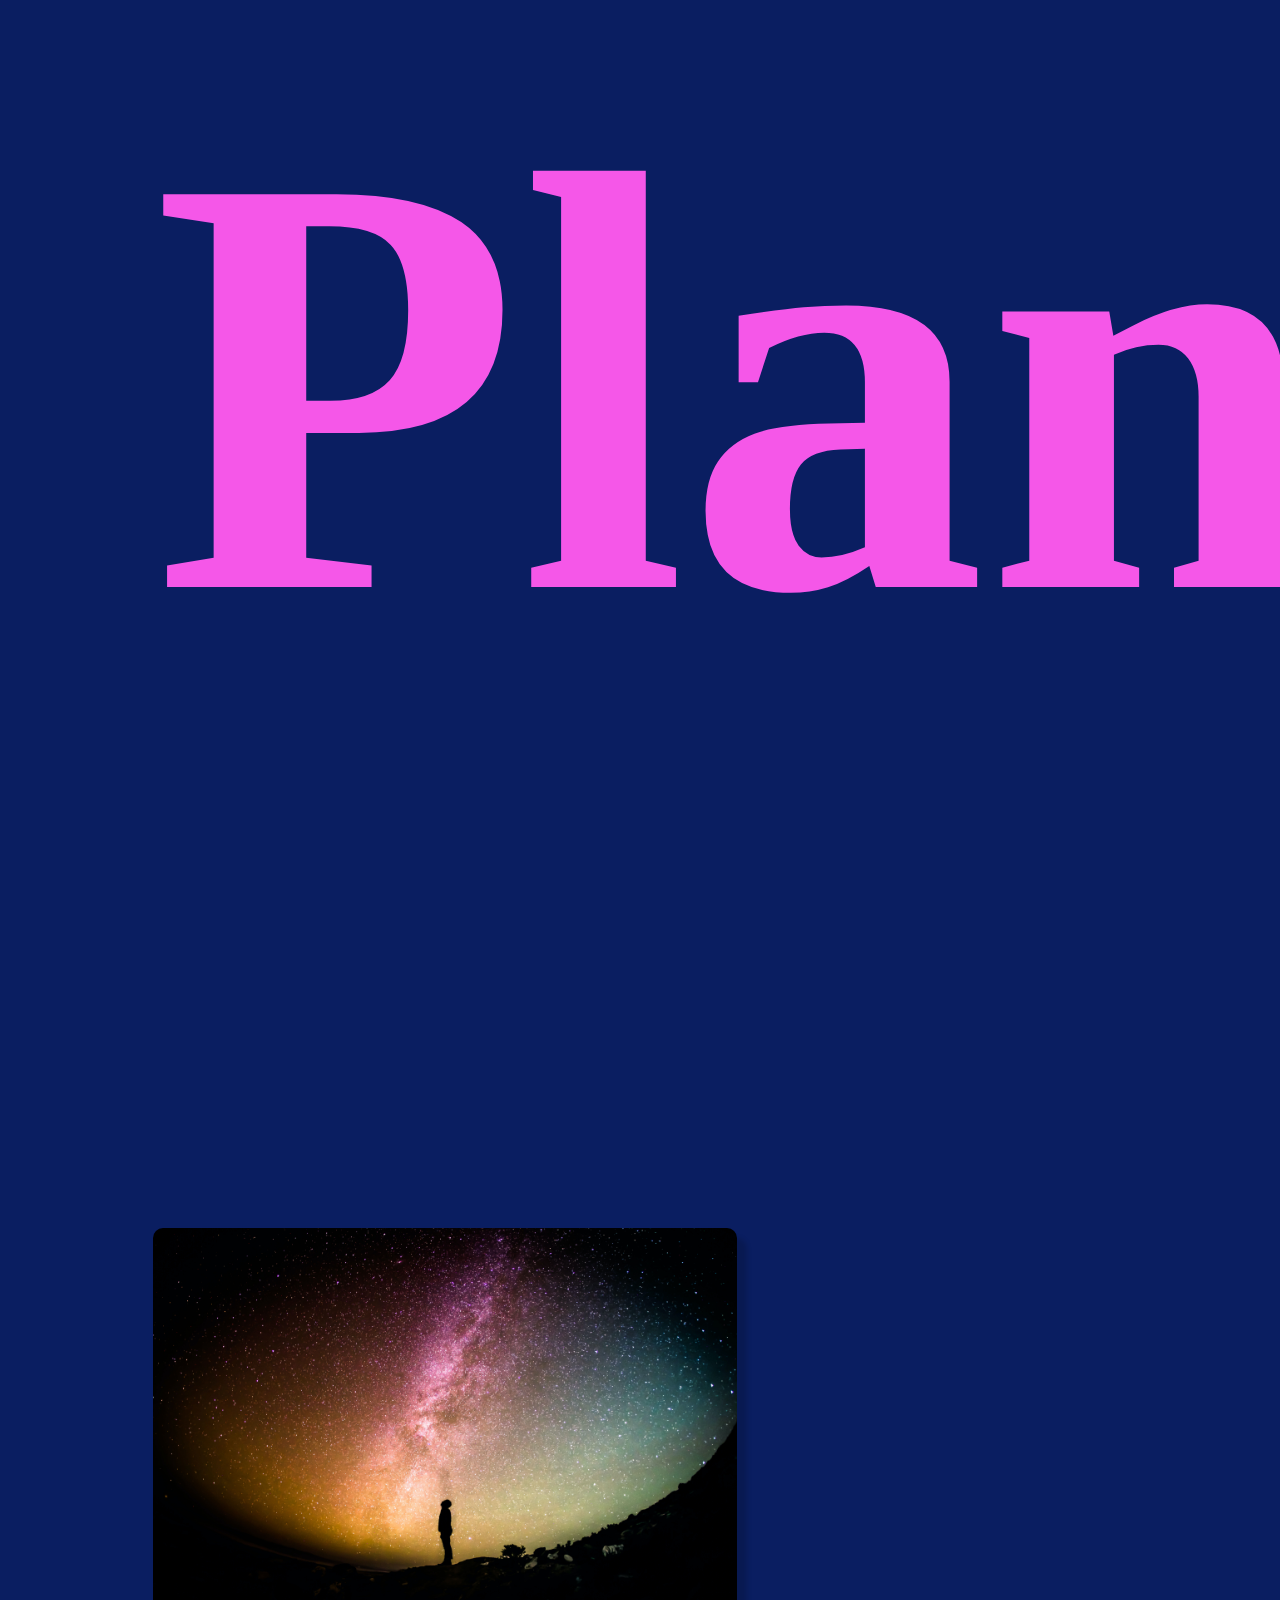
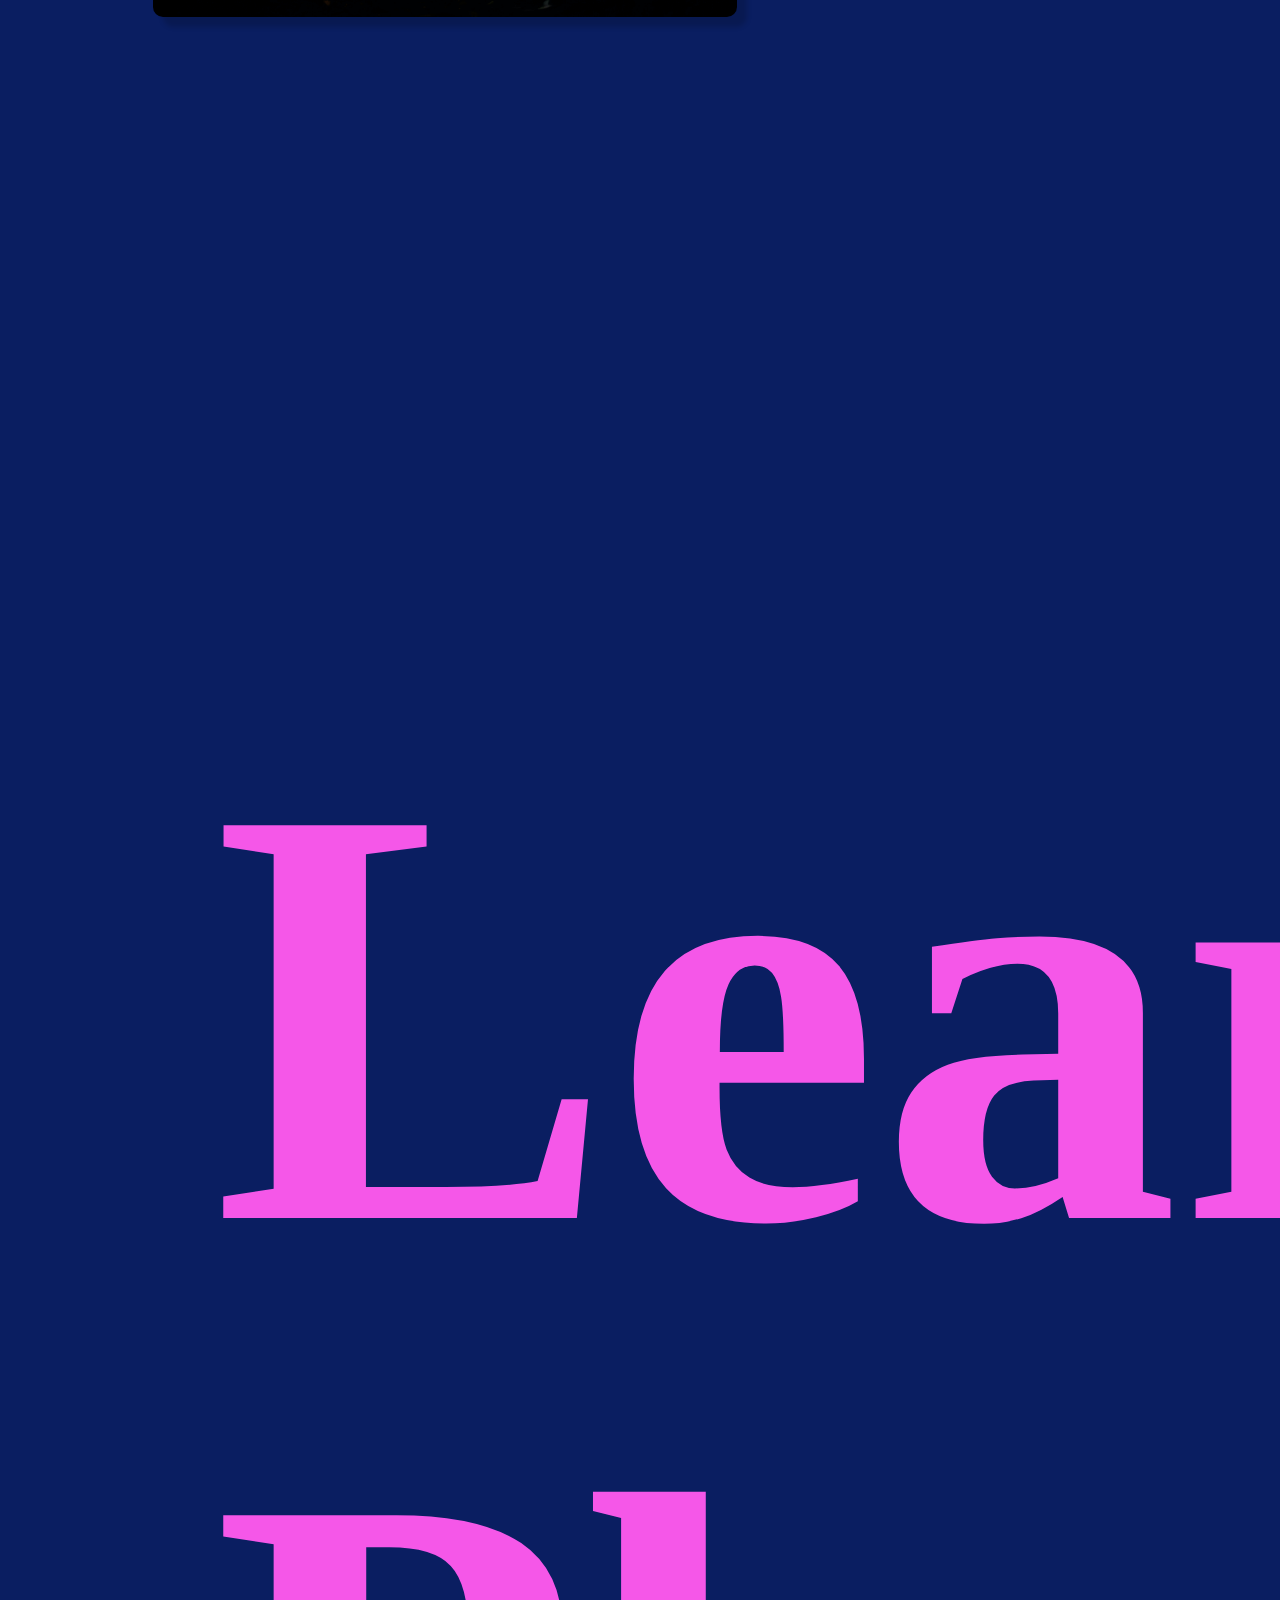
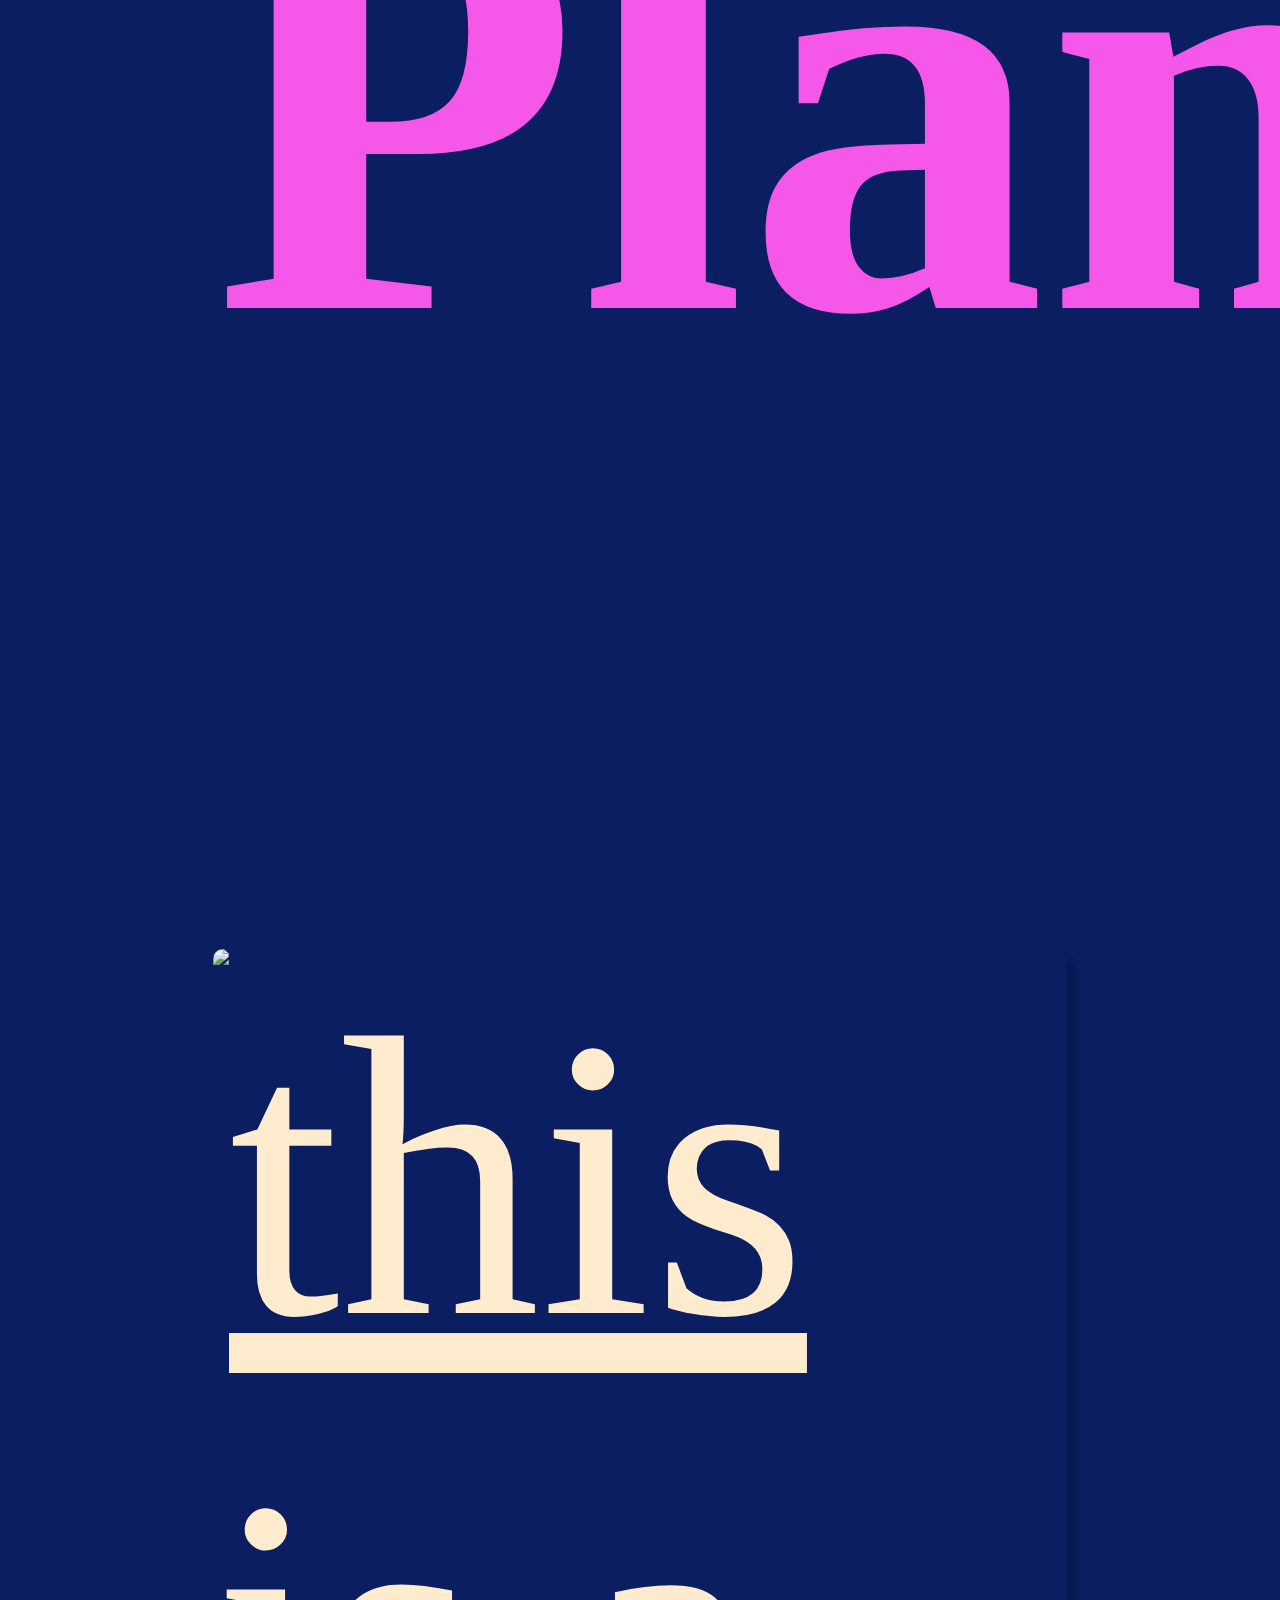
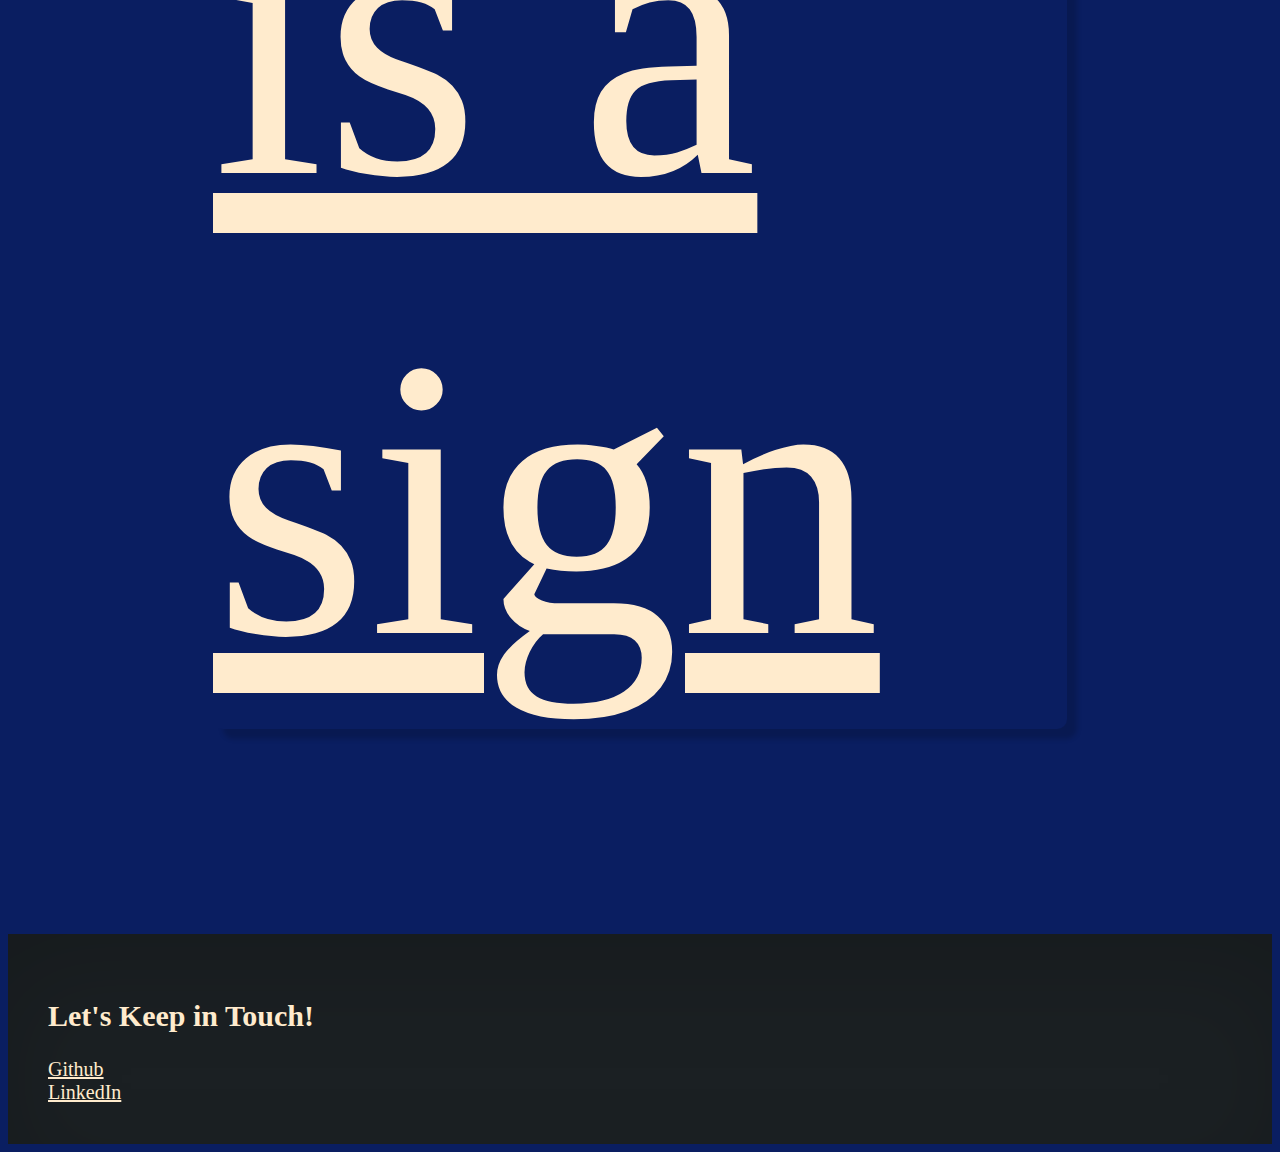
==== commit b1be38f1: "updated" ====
--- a/index.html
+++ b/index.html
@@ -1,18 +1,3 @@
-<!DOCTYPE html>
-<html lang="en">
-<head>
-    <meta charset="UTF-8">
-    <meta http-equiv="X-UA-Compatible" content="IE=edge">
-    <meta name="viewport" content="width=device-width, initial-scale=1.0">
-    <title>Jacob blog</title>
-    <link href="jacosengel.io/styles/main.css" rel="stylesheet" type="text/css">
-</head>
-<body>
-    <h1>Kia ora Taiao! (Hello World!)</h1> 
-    <p> This is the beginning of my website home page.</p>
-    <p> It will eventually contain a list of links to all my blogs. </p>
-    
-</body>
 <!DOCTYPE html>
 <html lang="en">
   <head>
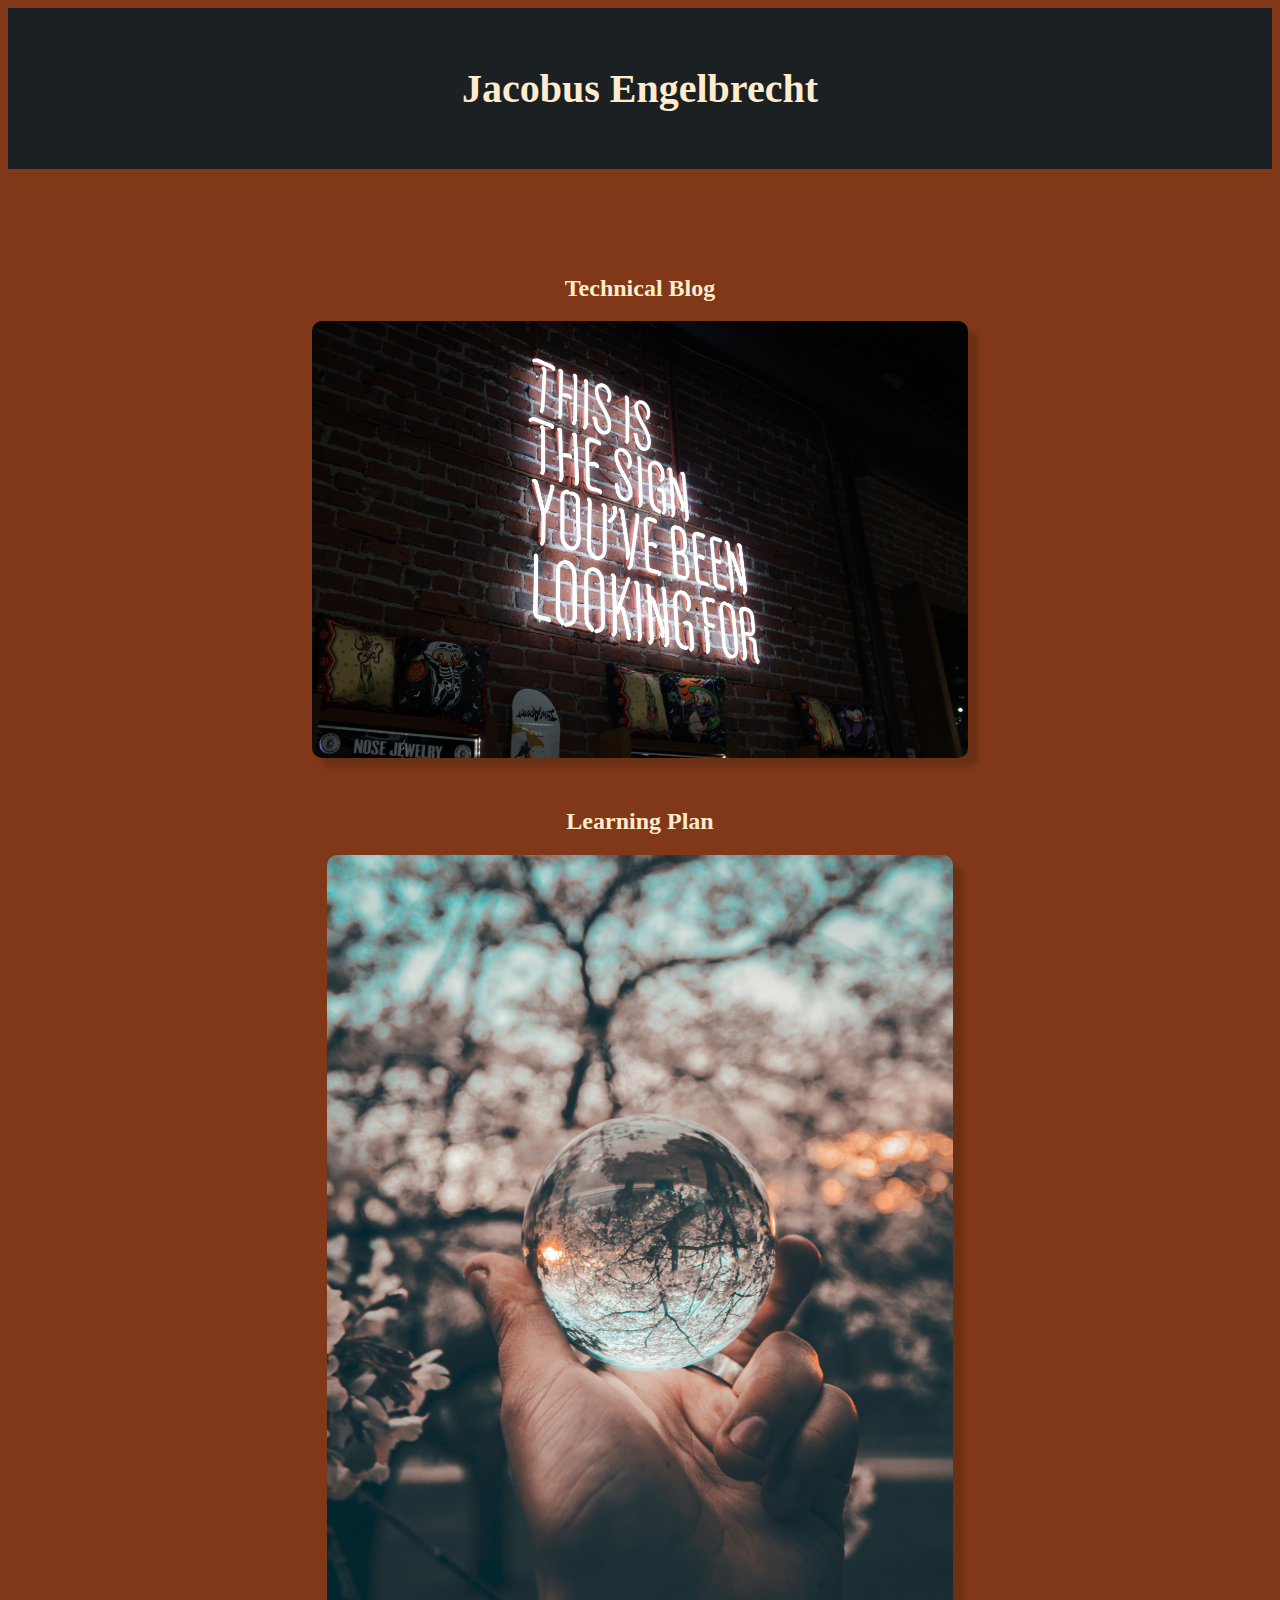
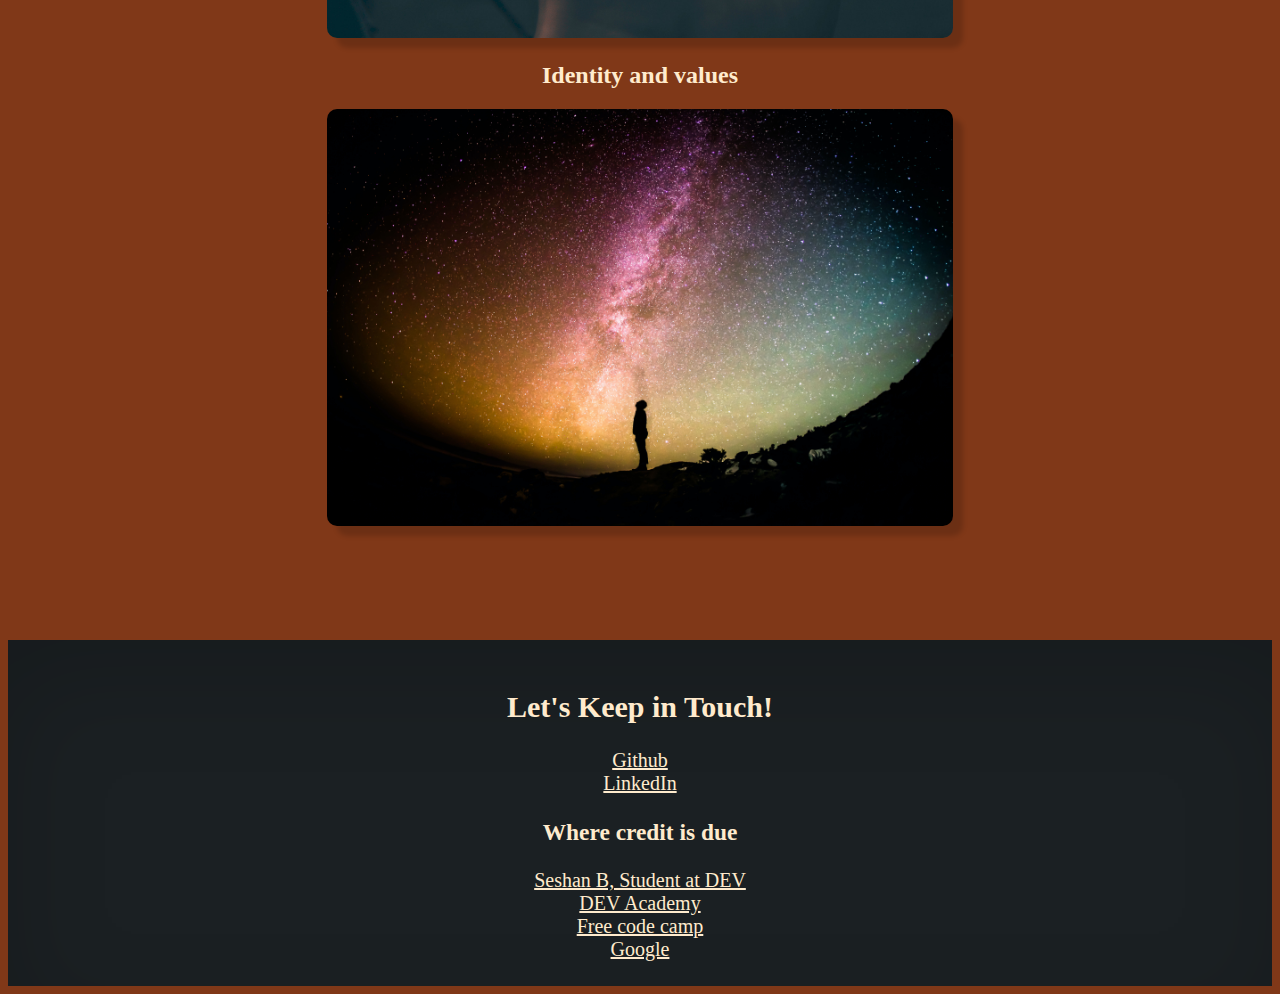
==== commit ff913924: "updates" ====
--- a/index.html
+++ b/index.html
@@ -32,20 +32,20 @@
         <section class="blog">
           <h2>Technical Blog</h2>
           
-          <a href="first_blog_page.html"><img src="../images-folder/asign.jpg" alt="this is a sign">
+          <a href="../blog/first_blog.html"><img src="../images-folder/asign.jpg" alt="this is a sign">
         </a> 
         </section>
-
+    
         <section class="learning_plan">
           <h2>Learning Plan</h2>
          
-          <a href="learning_plan.html"><img src="../images-folder/learning_plan.jpg" alt="this is a sign">
+          <a href="../blog/identity_values.html"><img src="../images-folder/identity.jpg" alt="crystal ball">
         </a>
 
-        <section class="learning_plan">
-          <h2>Learning Plan</h2>
+        <section class="identity">
+          <h2>Identity and values</h2>
          
-          <a href="identity_values.html"><img src="/pawel-czerwinski-H9Kp4LIGqqo-unsplash.jpg" alt="this is a sign">
+          <a href="../blog/learning_plan.html"><img src="../images-folder/learning_plan.jpg" alt="universe photo">
         </a>
         </section>
         
@@ -64,6 +64,11 @@
           <li><a href="https://github.com/Jacobsengel" target="_blank">Github</a></li>
           <li><a href="#" target="_blank">LinkedIn</a></li>
         </ul>
+        <h3>Where credit is due</h3>
+        <a href="https://seshan-b.github.io" target="_blank">Seshan B, Student at DEV</a><br>
+        <a href="https://devacademy.co.nz/" target="_blank">DEV Academy</a><br>
+        <a href="https://www.freecodecamp.org/" target="_blank">Free code camp</a><br>
+        <a href="https://www.google.com/" target="_blank">Google</a>
 
       </footer>
     </main>
--- a/styles/main.css
+++ b/styles/main.css
@@ -1,7 +1,3 @@
-body { 
-    background-color: rgb(10, 30, 97);
-    color: #f557e8;  
-    font-size: 400px;
 
 /* COLOURS
 --brown: #795019ff;
@@ -23,7 +19,6 @@
     background-repeat: no-repeat;
     background-attachment: fixed;
     background-size: cover;
-    
 }
 
 img {
@@ -47,13 +42,13 @@
 
 /* ABOUT
 -----------------------------------------*/
-
+    
 
 header {
     background-color: #1B2023ff;
     color: blanchedalmond;
     text-align:center;
-    padding: 50px;
+    padding: 30px;
     bottom: 0;
     min-width:10ovw;
 }
@@ -71,7 +66,7 @@
 -----------------------------------------*/
 .learning_plan {
     padding: 10px;
-    margin: 50px;
+    margin: 15px;
 }
 
 /* CONTACT INFO
@@ -79,7 +74,7 @@
 footer {
     background-color: #1B2023ff;
     color: blanchedalmond;
-    padding: 40px;
+    padding: 25px;
     font-size: 20px;
     
     /* add box shadow */
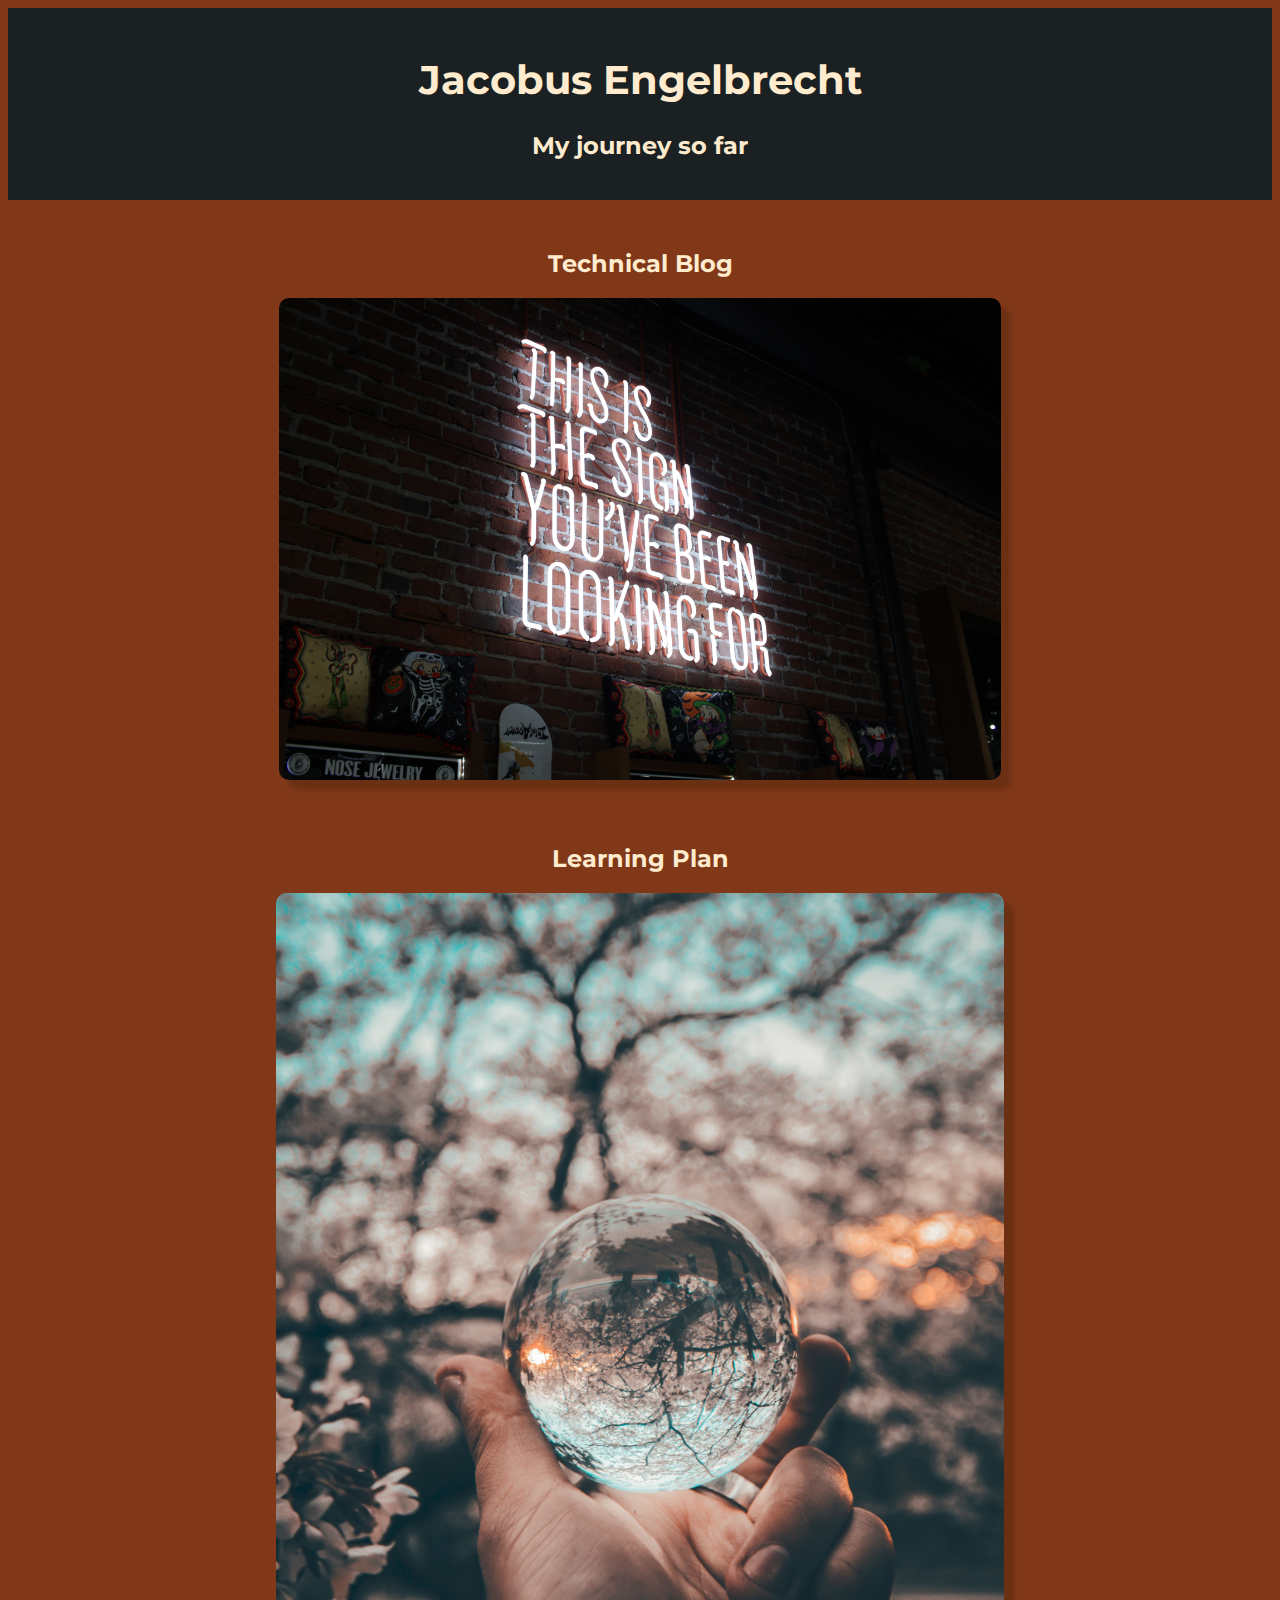
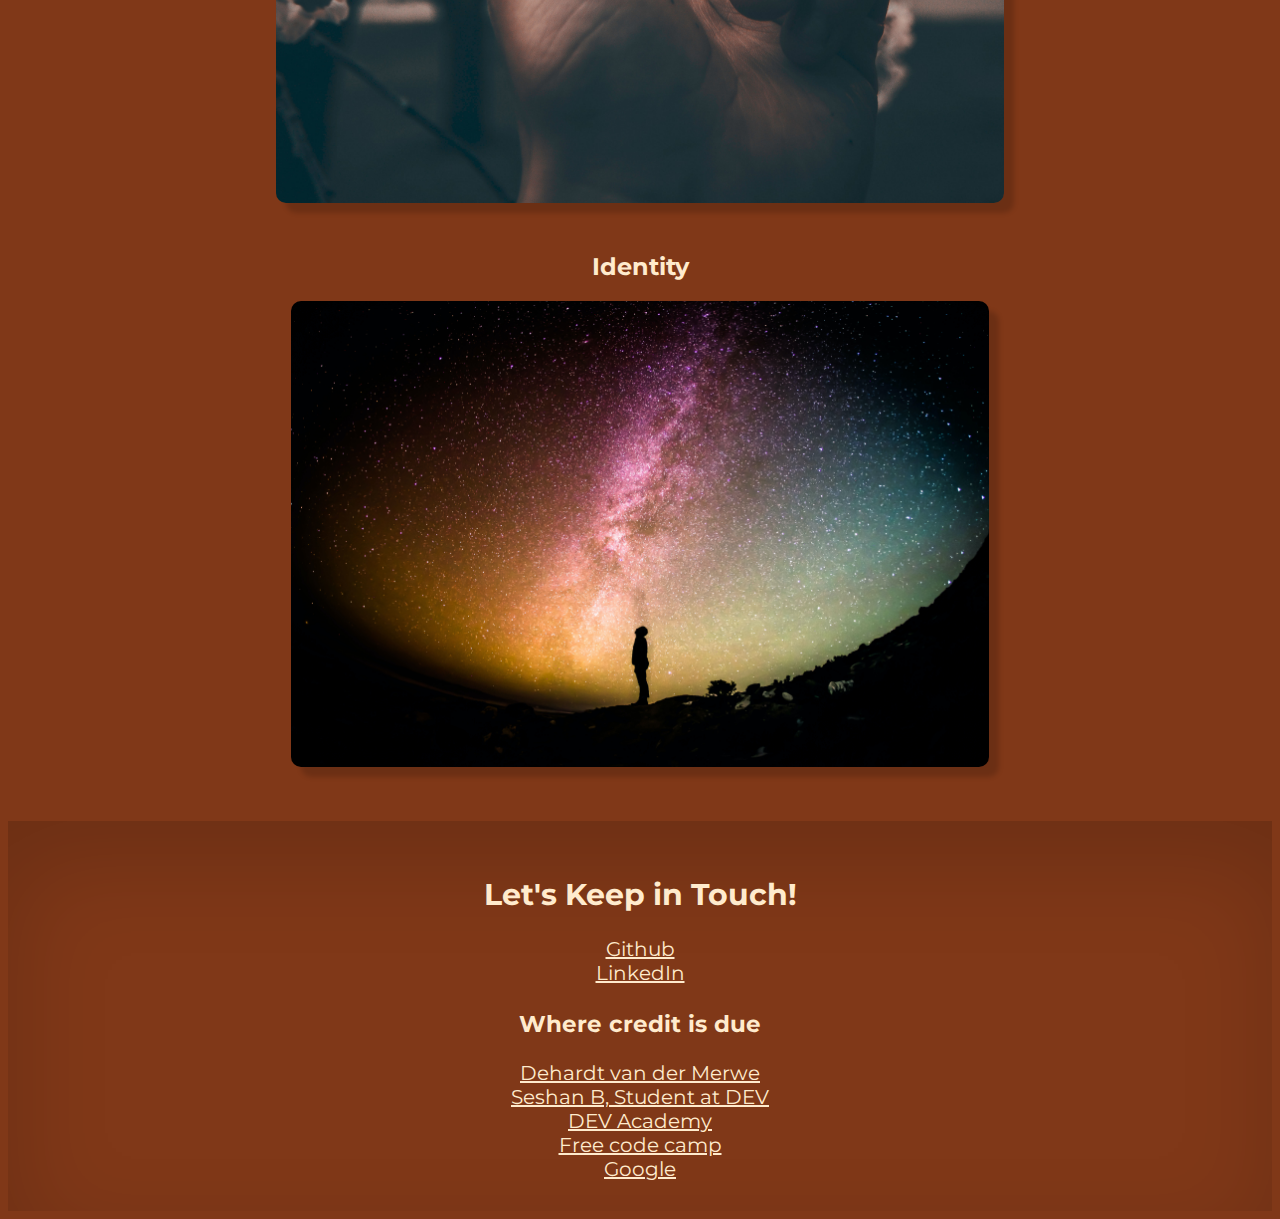
==== commit 58c481b9: "fix html link" ====
--- a/index.html
+++ b/index.html
@@ -3,17 +3,16 @@
   <head>
     <meta charset="UTF-8">
     <meta name="viewport" content="width=device-width, initial-scale=1.0">
-    
+     
     <title>Jacobus Engelbrecht</title>
     
     <!-------DANCING SCRIPT FONT--------->
     <link rel="preconnect" href="https://fonts.googleapis.com">
     <link rel="preconnect" href="https://fonts.gstatic.com" crossorigin>
-    <link href="https://fonts.googleapis.com/css2?family=Montserrat:wght@200&display=swap" rel="stylesheet">
-    
+    <link href="https://fonts.googleapis.com/css2?family=Montserrat:wght@100&family=Rajdhani:wght@300&display=swap" rel="stylesheet">
     <link rel="stylesheet" href="../styles/main.css">
   </head>
-  <body>
+  <body>   
     
     <main>
       
@@ -21,6 +20,7 @@
       
       <header>
         <h1>Jacobus Engelbrecht</h1>
+        <h2>My journey so far</h2>
         
       </header>
 
@@ -31,22 +31,22 @@
         <!-----START OF PROJECT BLOCK----->
         <section class="blog">
           <h2>Technical Blog</h2>
-          
           <a href="../blog/first_blog.html"><img src="../images-folder/asign.jpg" alt="this is a sign">
         </a> 
         </section>
     
+        <section class="identity">
+          <h2>Learning Plan</h2>
+          <a href="../blog/learning_plan.html"><img src="../images-folder/identity.jpg" alt="universe">
+            
+          </a>
+           
+
         <section class="learning_plan">
-          <h2>Learning Plan</h2>
-         
-          <a href="../blog/identity_values.html"><img src="../images-folder/identity.jpg" alt="crystal ball">
-        </a>
-
-        <section class="identity">
-          <h2>Identity and values</h2>
-         
-          <a href="../blog/learning_plan.html"><img src="../images-folder/learning_plan.jpg" alt="universe photo">
-        </a>
+          <h2>Identity</h2>
+          <a href="../blog/identity_values.html"><img src="../images-folder/learning_plan.jpg" alt="crystal ball">
+            
+          </a>
         </section>
         
 
@@ -59,12 +59,12 @@
       <!-------------CONTACT INFO / SOCIAL MEDIA---------------->
       <footer>
         <h2>Let's Keep in Touch!</h2>
-
         <ul>
           <li><a href="https://github.com/Jacobsengel" target="_blank">Github</a></li>
           <li><a href="#" target="_blank">LinkedIn</a></li>
         </ul>
         <h3>Where credit is due</h3>
+        <a href="https://www.linkedin.com/in/dehardt/" target="_blank">Dehardt van der Merwe</a><br>
         <a href="https://seshan-b.github.io" target="_blank">Seshan B, Student at DEV</a><br>
         <a href="https://devacademy.co.nz/" target="_blank">DEV Academy</a><br>
         <a href="https://www.freecodecamp.org/" target="_blank">Free code camp</a><br>
--- a/styles/main.css
+++ b/styles/main.css
@@ -5,12 +5,12 @@
 --deep-jungle-green: #004849ff;
 --caput-mortuum: #582521ff;
 --kobe: #803818ff;
---alabaster: #E4E4D7ff;
+--alabaster: #E4E4D7ff; 
 */
 
 /* GLOBAL STYLES
 -----------------------------------------*/
-body {
+body {  
     color: blanchedalmond;
     background-color: #803818ff;
     text-align: center;
@@ -19,6 +19,7 @@
     background-repeat: no-repeat;
     background-attachment: fixed;
     background-size: cover;
+    font-family: 'Montserrat', sans-serif;
 }
 
 img {
@@ -29,34 +30,26 @@
 }
 
 h1 {
-    
-    
     font-size: 40px;
 }
 
-.page_wrapper {
-
-    padding: 85px;
-}
 
 
 /* ABOUT
 -----------------------------------------*/
-    
-
 header {
     background-color: #1B2023ff;
     color: blanchedalmond;
     text-align:center;
-    padding: 30px;
-    bottom: 0;
+    padding: 20px;
     min-width:10ovw;
 }
 
 /* BLOG
 -----------------------------------------*/
 .blog {
-    padding: 1px;
+    padding: 15px;
+    margin: 15px;
     text-align: center;
     color:blanchedalmond;
     border-radius: 10px;
@@ -69,35 +62,40 @@
     margin: 15px;
 }
 
+/* identity
+-----------------------------------------*/
+.identity {
+    padding: 10px;
+    margin: 15px;
+    text-align: center;
+    color:blanchedalmond;
+    border-radius: 10px;
+}
+
 /* CONTACT INFO
 -----------------------------------------*/
 footer {
-    background-color: #1B2023ff;
+    background-color: #803818ff;
     color: blanchedalmond;
-    padding: 25px;
+    padding: 30px;
     font-size: 20px;
-    
     /* add box shadow */
     box-shadow: inset 5px 40px 99px #00000029;
-}
-
+} 
 /* LINKS FORMAT
 ------------------------------------------*/
 /* unvisited link */
 a:link {
     color:blanchedalmond;
   }
-  
   /* visited link */
   a:visited {
     color: blanchedalmond;
   }
-  
   /* mouse over link */
   a:hover {
     color:lightcoral;
   }
-  
   /* selected link */
   a:active {
     color: blue;
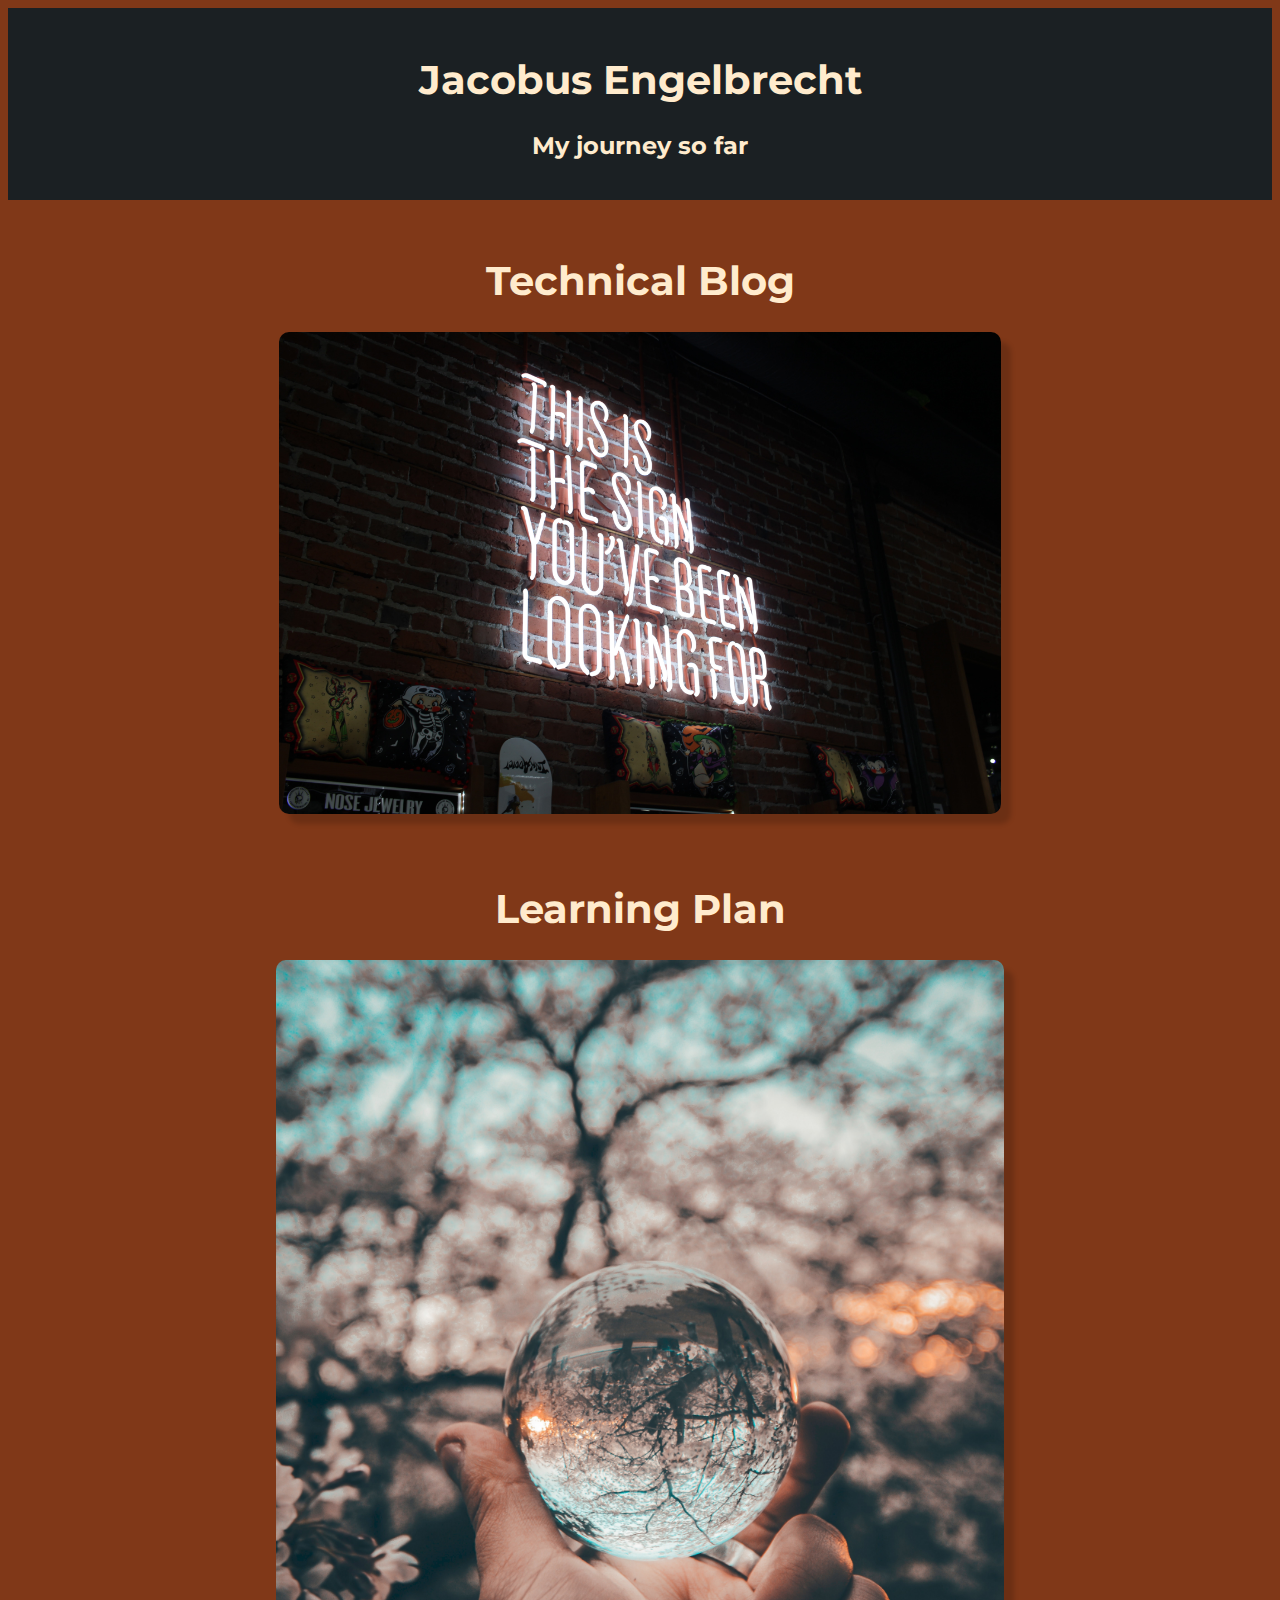
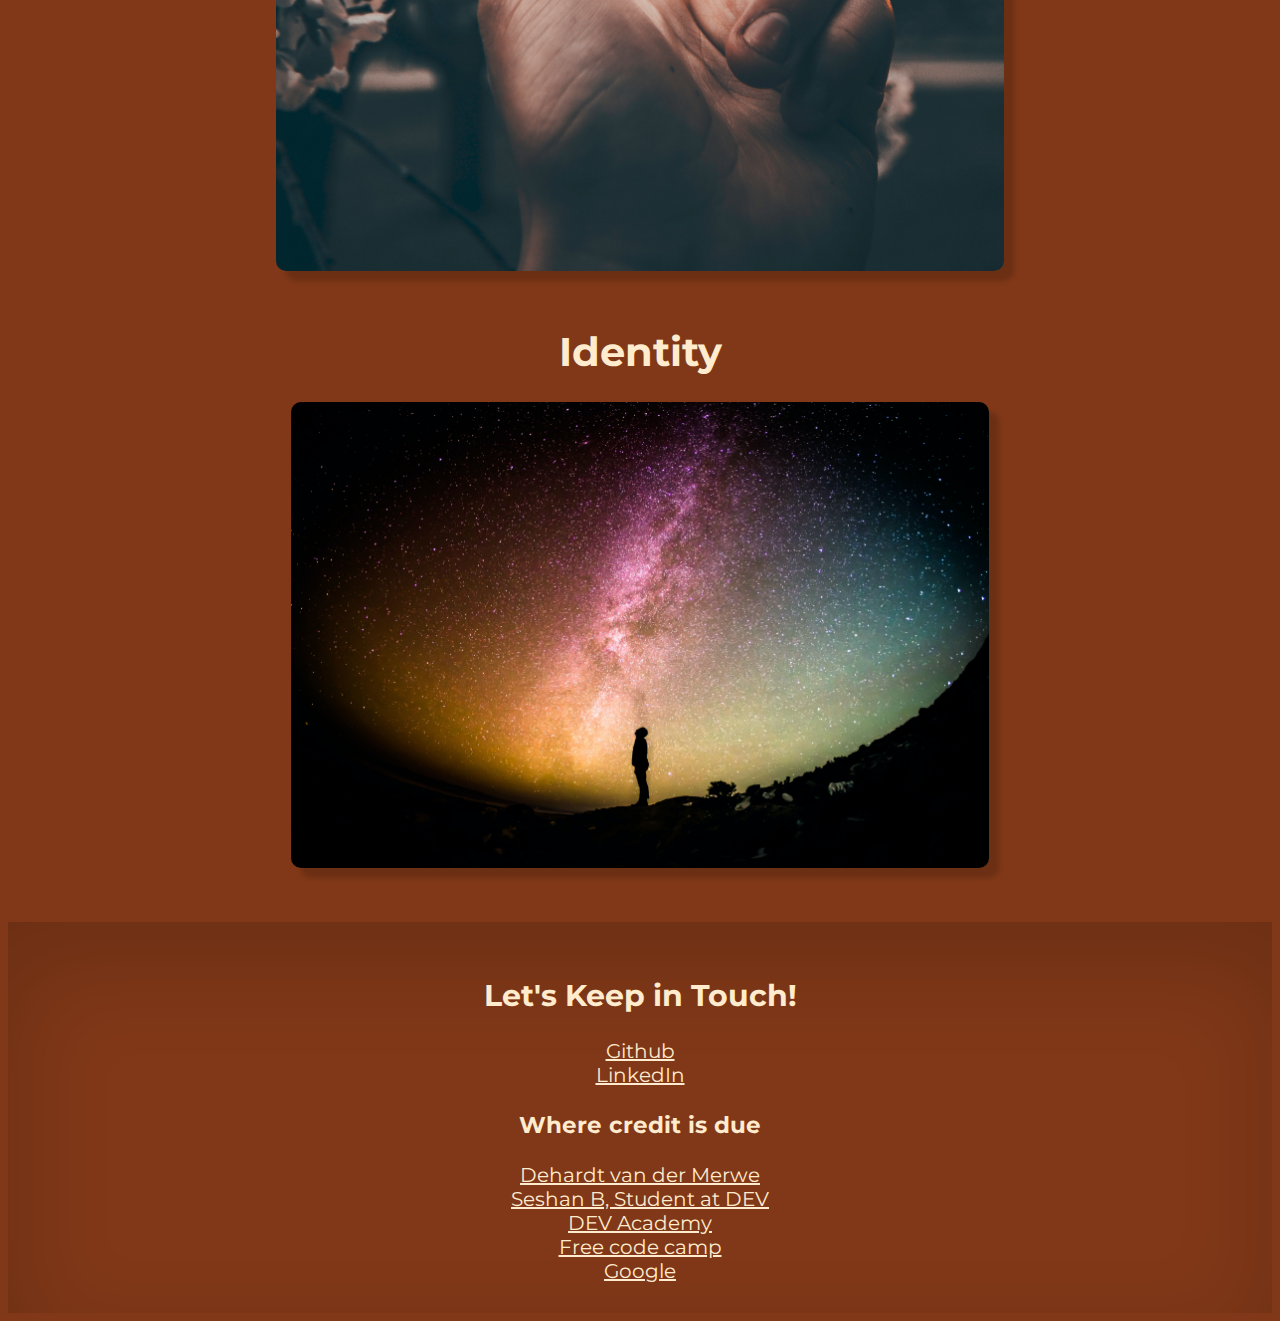
==== commit d5969e79: "fixed broken home links" ====
--- a/index.html
+++ b/index.html
@@ -5,56 +5,53 @@
     <meta name="viewport" content="width=device-width, initial-scale=1.0">
      
     <title>Jacobus Engelbrecht</title>
-    
+     
     <!-------DANCING SCRIPT FONT--------->
     <link rel="preconnect" href="https://fonts.googleapis.com">
     <link rel="preconnect" href="https://fonts.gstatic.com" crossorigin>
     <link href="https://fonts.googleapis.com/css2?family=Montserrat:wght@100&family=Rajdhani:wght@300&display=swap" rel="stylesheet">
+    <link rel="preconnect" href="https://fonts.googleapis.com">
+    <link rel="preconnect" href="https://fonts.gstatic.com" crossorigin>
+    <link href="https://fonts.googleapis.com/css2?family=Rouge+Script&display=swap" rel="stylesheet">
     <link rel="stylesheet" href="../styles/main.css">
   </head>
   <body>   
     
     <main>
-      
       <!----------ABOUT---------->
-      
       <header>
         <h1>Jacobus Engelbrecht</h1>
         <h2>My journey so far</h2>
         
       </header>
 
-      
       <!-----page wrapper starts----->
       <div class="page_wrapper">
 
         <!-----START OF PROJECT BLOCK----->
         <section class="blog">
-          <h2>Technical Blog</h2>
+          <h1>Technical Blog</h1>
           <a href="../blog/first_blog.html"><img src="../images-folder/asign.jpg" alt="this is a sign">
         </a> 
         </section>
     
         <section class="identity">
-          <h2>Learning Plan</h2>
+          <h1>Learning Plan</h1>
           <a href="../blog/learning_plan.html"><img src="../images-folder/identity.jpg" alt="universe">
             
           </a>
            
 
         <section class="learning_plan">
-          <h2>Identity</h2>
+          <h1>Identity</h1>
           <a href="../blog/identity_values.html"><img src="../images-folder/learning_plan.jpg" alt="crystal ball">
             
           </a>
         </section>
-        
-
-
       <!-------------END OF PROJECT BLOCK---------------->
       </section>
     </div>
- <!-- page wrapper ends-->
+      <!-- page wrapper ends-->
 
       <!-------------CONTACT INFO / SOCIAL MEDIA---------------->
       <footer>
--- a/styles/main.css
+++ b/styles/main.css
@@ -23,7 +23,7 @@
 }
 
 img {
-    width: 200px;
+    width: 160px;
     border-radius: 10px;
     box-shadow: 10px 10px 5px #00000029;
     width: 60%;
@@ -61,6 +61,7 @@
     padding: 10px;
     margin: 15px;
 }
+
 
 /* identity
 -----------------------------------------*/
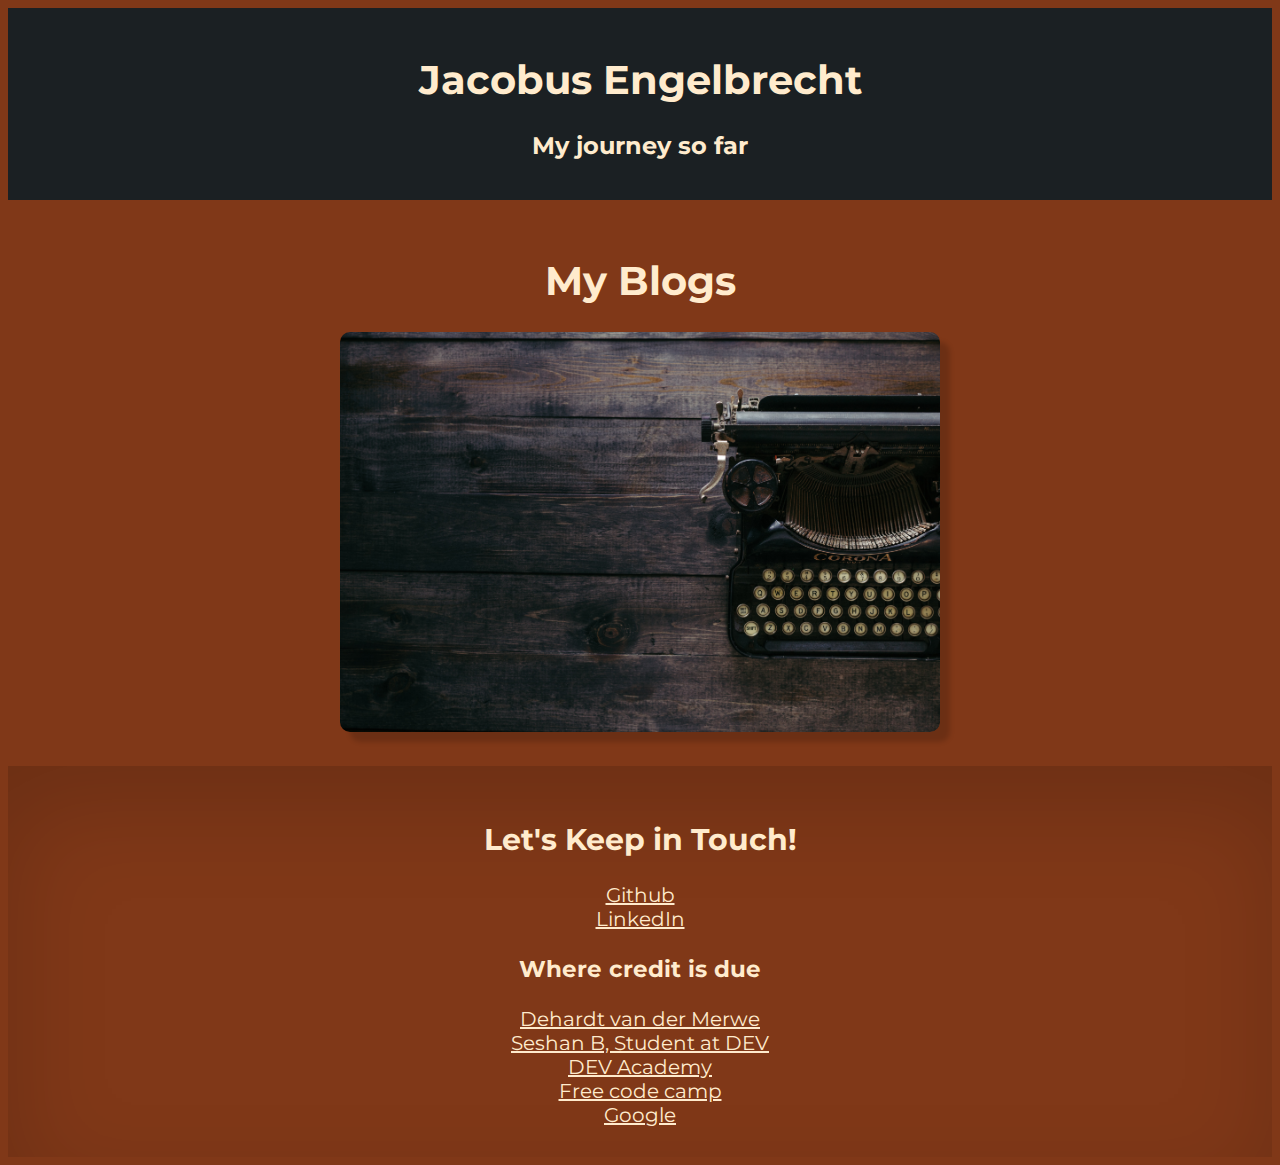
==== commit dea24330: "fixed" ====
--- a/index.html
+++ b/index.html
@@ -30,28 +30,11 @@
 
         <!-----START OF PROJECT BLOCK----->
         <section class="blog">
-          <h1>Technical Blog</h1>
-          <a href="../blog/first_blog.html"><img src="../images-folder/asign.jpg" alt="this is a sign">
+          <h1>My Blogs</h1>
+          
+          <a href="/blog/my_blogs.html"><img src="/images-folder/My Blogs.jpg" alt="type writer" width="500" height="700">
         </a> 
         </section>
-    
-        <section class="identity">
-          <h1>Learning Plan</h1>
-          <a href="../blog/learning_plan.html"><img src="../images-folder/identity.jpg" alt="universe">
-            
-          </a>
-           
-
-        <section class="learning_plan">
-          <h1>Identity</h1>
-          <a href="../blog/identity_values.html"><img src="../images-folder/learning_plan.jpg" alt="crystal ball">
-            
-          </a>
-        </section>
-      <!-------------END OF PROJECT BLOCK---------------->
-      </section>
-    </div>
-      <!-- page wrapper ends-->
 
       <!-------------CONTACT INFO / SOCIAL MEDIA---------------->
       <footer>
--- a/styles/main.css
+++ b/styles/main.css
@@ -23,10 +23,11 @@
 }
 
 img {
-    width: 160px;
+    
     border-radius: 10px;
     box-shadow: 10px 10px 5px #00000029;
-    width: 60%;
+    height: 400px;
+    width: 600px;
 }
 
 h1 {
@@ -60,6 +61,7 @@
 .learning_plan {
     padding: 10px;
     margin: 15px;
+    
 }
 
 
